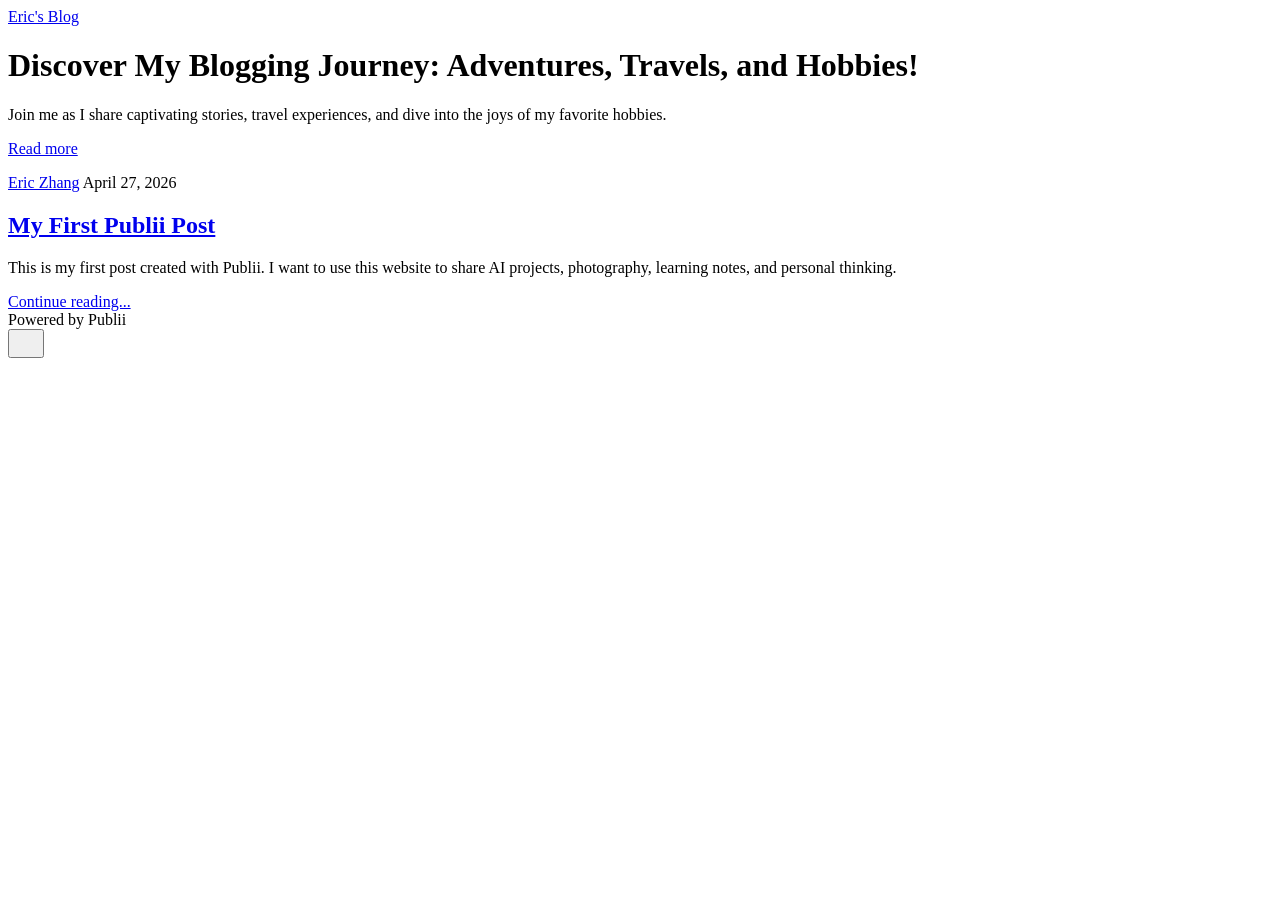
==== index.html @ 9ed4813a "Updated from Publii" ====
<!DOCTYPE html><html lang="en-gb"><head><meta charset="utf-8"><meta http-equiv="X-UA-Compatible" content="IE=edge"><meta name="viewport" content="width=device-width,initial-scale=1"><title>Eric&#x27;s Blog</title><meta name="generator" content="Publii Open-Source CMS for Static Site"><link rel="canonical" href="https://ericzh2024.github.io/publii/"><link rel="alternate" type="application/atom+xml" href="https://ericzh2024.github.io/publii/feed.xml" title="Eric&#x27;s Blog - RSS"><link rel="alternate" type="application/json" href="https://ericzh2024.github.io/publii/feed.json" title="Eric&#x27;s Blog - JSON"><meta property="og:title" content="Eric's Blog"><meta property="og:site_name" content="Eric's Blog"><meta property="og:description" content=""><meta property="og:url" content="https://ericzh2024.github.io/publii/"><meta property="og:type" content="website"><link rel="stylesheet" href="https://ericzh2024.github.io/publii/assets/css/style.css?v=a0ba884548820066dfadd8416036abba"><script type="application/ld+json">{"@context":"http://schema.org","@type":"Organization","name":"Eric's Blog","url":"https://ericzh2024.github.io/publii/"}</script><noscript><style>img[loading] {
                    opacity: 1;
                }</style></noscript></head><body class="home-template"><header class="top js-header"><a class="logo" href="https://ericzh2024.github.io/publii/">Eric&#x27;s Blog</a></header><main><div class="hero hero--noimage"><header class="hero__content"><div class="wrapper"><h1>Discover My Blogging Journey: Adventures, Travels, and Hobbies!</h1><p>Join me as I share captivating stories, travel experiences, and dive into the joys of my favorite hobbies.</p><p><a href="#" class="btn">Read more</a></p></div></header></div><div class="wrapper feed"><article class="feed__item feed__item--centered"><div class="feed__content"><header><div class="feed__meta"><a href="https://ericzh2024.github.io/publii/authors/eric-zhang/" class="feed__author">Eric Zhang</a> <time datetime="2026-04-27T11:50" class="feed__date">April 27, 2026</time></div><h2 class="feed__title"><a href="https://ericzh2024.github.io/publii/my-first-publii-post.html">My First Publii Post</a></h2></header><p>This is my first post created with Publii. I want to use this website to share AI projects, photography, learning notes, and personal thinking.</p><a href="https://ericzh2024.github.io/publii/my-first-publii-post.html" class="readmore feed__readmore">Continue reading...</a></div></article></div></main><footer class="footer"><div class="wrapper"><div class="footer__copyright">Powered by Publii</div><button id="backToTop" class="footer__bttop" aria-label="Back to top" title="Back to top"><svg width="20" height="20"><use xlink:href="https://ericzh2024.github.io/publii/assets/svg/svg-map.svg#toparrow"/></svg></button></div></footer><script defer="defer" src="https://ericzh2024.github.io/publii/assets/js/scripts.min.js?v=dafec4f87fead6718cb125f0b0fc8441"></script><script>window.publiiThemeMenuConfig={mobileMenuMode:'sidebar',animationSpeed:300,submenuWidth: 'auto',doubleClickTime:500,mobileMenuExpandableSubmenus:true,relatedContainerForOverlayMenuSelector:'.top'};</script><script>var images = document.querySelectorAll('img[loading]');
        for (var i = 0; i < images.length; i++) {
            if (images[i].complete) {
                images[i].classList.add('is-loaded');
            } else {
                images[i].addEventListener('load', function () {
                    this.classList.add('is-loaded');
                }, false);
            }
        }</script></body></html>
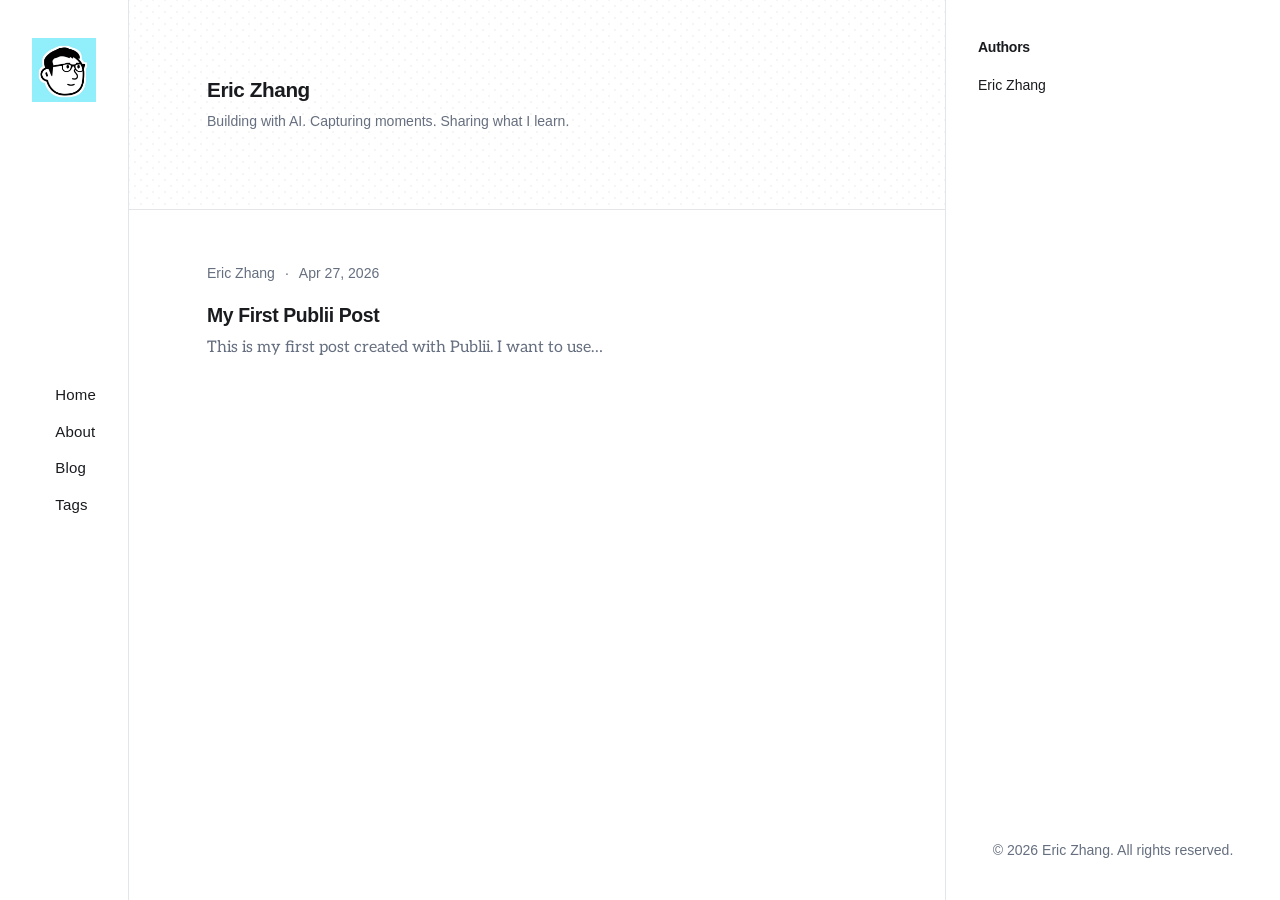
==== commit be27e2b0: "Updated from Publii" ====
--- a/index.html
+++ b/index.html
@@ -1,6 +1,6 @@
-<!DOCTYPE html><html lang="en-gb"><head><meta charset="utf-8"><meta http-equiv="X-UA-Compatible" content="IE=edge"><meta name="viewport" content="width=device-width,initial-scale=1"><title>Eric&#x27;s Blog</title><meta name="generator" content="Publii Open-Source CMS for Static Site"><link rel="canonical" href="https://ericzh2024.github.io/publii/"><link rel="alternate" type="application/atom+xml" href="https://ericzh2024.github.io/publii/feed.xml" title="Eric&#x27;s Blog - RSS"><link rel="alternate" type="application/json" href="https://ericzh2024.github.io/publii/feed.json" title="Eric&#x27;s Blog - JSON"><meta property="og:title" content="Eric's Blog"><meta property="og:site_name" content="Eric's Blog"><meta property="og:description" content=""><meta property="og:url" content="https://ericzh2024.github.io/publii/"><meta property="og:type" content="website"><link rel="stylesheet" href="https://ericzh2024.github.io/publii/assets/css/style.css?v=a0ba884548820066dfadd8416036abba"><script type="application/ld+json">{"@context":"http://schema.org","@type":"Organization","name":"Eric's Blog","url":"https://ericzh2024.github.io/publii/"}</script><noscript><style>img[loading] {
+<!DOCTYPE html><html lang="en-us"><head><meta charset="utf-8"><meta http-equiv="X-UA-Compatible" content="IE=edge"><meta name="viewport" content="width=device-width,initial-scale=1"><title>Eric&#x27;s Blog</title><meta name="generator" content="Publii Open-Source CMS for Static Site"><link rel="canonical" href="https://ericzh2024.github.io/publii/"><link rel="alternate" type="application/atom+xml" href="https://ericzh2024.github.io/publii/feed.xml" title="Eric&#x27;s Blog - RSS"><link rel="alternate" type="application/json" href="https://ericzh2024.github.io/publii/feed.json" title="Eric&#x27;s Blog - JSON"><meta property="og:title" content="Eric's Blog"><meta property="og:image" content="https://ericzh2024.github.io/publii/media/website/Eric_AVATAR01.webp"><meta property="og:image:width" content="500"><meta property="og:image:height" content="500"><meta property="og:site_name" content="Eric's Blog"><meta property="og:description" content=""><meta property="og:url" content="https://ericzh2024.github.io/publii/"><meta property="og:type" content="website"><link rel="stylesheet" href="https://ericzh2024.github.io/publii/assets/css/style.css?v=03638a75c8dd1c4f670deab96db5087d"><script type="application/ld+json">{"@context":"http://schema.org","@type":"Organization","name":"Eric's Blog","logo":"https://ericzh2024.github.io/publii/media/website/Eric_AVATAR01.webp","url":"https://ericzh2024.github.io/publii/"}</script><noscript><style>img[loading] {
                     opacity: 1;
-                }</style></noscript></head><body class="home-template"><header class="top js-header"><a class="logo" href="https://ericzh2024.github.io/publii/">Eric&#x27;s Blog</a></header><main><div class="hero hero--noimage"><header class="hero__content"><div class="wrapper"><h1>Discover My Blogging Journey: Adventures, Travels, and Hobbies!</h1><p>Join me as I share captivating stories, travel experiences, and dive into the joys of my favorite hobbies.</p><p><a href="#" class="btn">Read more</a></p></div></header></div><div class="wrapper feed"><article class="feed__item feed__item--centered"><div class="feed__content"><header><div class="feed__meta"><a href="https://ericzh2024.github.io/publii/authors/eric-zhang/" class="feed__author">Eric Zhang</a> <time datetime="2026-04-27T11:50" class="feed__date">April 27, 2026</time></div><h2 class="feed__title"><a href="https://ericzh2024.github.io/publii/my-first-publii-post.html">My First Publii Post</a></h2></header><p>This is my first post created with Publii. I want to use this website to share AI projects, photography, learning notes, and personal thinking.</p><a href="https://ericzh2024.github.io/publii/my-first-publii-post.html" class="readmore feed__readmore">Continue reading...</a></div></article></div></main><footer class="footer"><div class="wrapper"><div class="footer__copyright">Powered by Publii</div><button id="backToTop" class="footer__bttop" aria-label="Back to top" title="Back to top"><svg width="20" height="20"><use xlink:href="https://ericzh2024.github.io/publii/assets/svg/svg-map.svg#toparrow"/></svg></button></div></footer><script defer="defer" src="https://ericzh2024.github.io/publii/assets/js/scripts.min.js?v=dafec4f87fead6718cb125f0b0fc8441"></script><script>window.publiiThemeMenuConfig={mobileMenuMode:'sidebar',animationSpeed:300,submenuWidth: 'auto',doubleClickTime:500,mobileMenuExpandableSubmenus:true,relatedContainerForOverlayMenuSelector:'.top'};</script><script>var images = document.querySelectorAll('img[loading]');
+                }</style></noscript></head><body class="home-template"><div class="container"><div class="left-bar"><div class="left-bar__inner"><header class="header"><a class="logo" href="https://ericzh2024.github.io/publii/"><img src="https://ericzh2024.github.io/publii/media/website/Eric_AVATAR01.webp" alt="Eric&#x27;s Blog" width="500" height="500"></a><nav class="navbar"><button class="navbar__toggle" aria-label="Menu" aria-haspopup="true" aria-expanded="false"><span class="navbar__toggle__box"><span class="navbar__toggle__inner">Menu</span></span></button><ul class="navbar__menu"><li class="active"><a href="https://ericzh2024.github.io/publii/" target="_self" aria-label="Home"><span>Home</span></a></li><li><a href="https://ericzh2024.github.io/publii/authors/eric-zhang/" target="_self" aria-label="About"><span>About</span></a></li><li><a href="https://ericzh2024.github.io/publii/" target="_self" aria-label="Blog"><span>Blog</span></a></li><li><a href="https://ericzh2024.github.io/publii/tags/" target="_self" aria-label="Tags"><span>Tags</span></a></li></ul></nav><a class="logo logo--atbottom" href="https://ericzh2024.github.io/publii/"><img src="https://ericzh2024.github.io/publii/media/website/Eric_AVATAR01.webp" alt="Eric&#x27;s Blog" width="500" height="500"></a></header></div></div><main class="main"><div class="hero"><div class="main__inner"><h1>Eric Zhang</h1><p>Building with AI. Capturing moments. Sharing what I learn.</p></div></div><div class="main__inner"><article class="c-card"><div class="c-card__meta"><div class="c-card__author"><a href="https://ericzh2024.github.io/publii/authors/eric-zhang/">Eric Zhang</a></div><time datetime="2026-04-27T11:50">Apr 27, 2026</time></div><header class="c-card__header"><h2 class="c-card__title"><a href="https://ericzh2024.github.io/publii/my-first-publii-post.html">My First Publii Post</a></h2><p>This is my first post created with Publii. I want to use&hellip;</p></header></article></div></main><div class="right-bar"><div class="right-bar__inner"><div class="sidebar"><section class="box authors"><h3 class="box__title">Authors</h3><ul class="authors__cotainer"><li class="authors__item"><div><a href="https://ericzh2024.github.io/publii/authors/eric-zhang/" class="authors__title">Eric Zhang</a></div></li></ul></section><div class="box copyright">© 2026 Eric Zhang. All rights reserved.</div></div></div></div></div><script defer="defer" src="https://ericzh2024.github.io/publii/assets/js/scripts.min.js?v=b2d91bcadbf5db401b76eb5bb3092eb7"></script><script>var images = document.querySelectorAll('img[loading]');
         for (var i = 0; i < images.length; i++) {
             if (images[i].complete) {
                 images[i].classList.add('is-loaded');
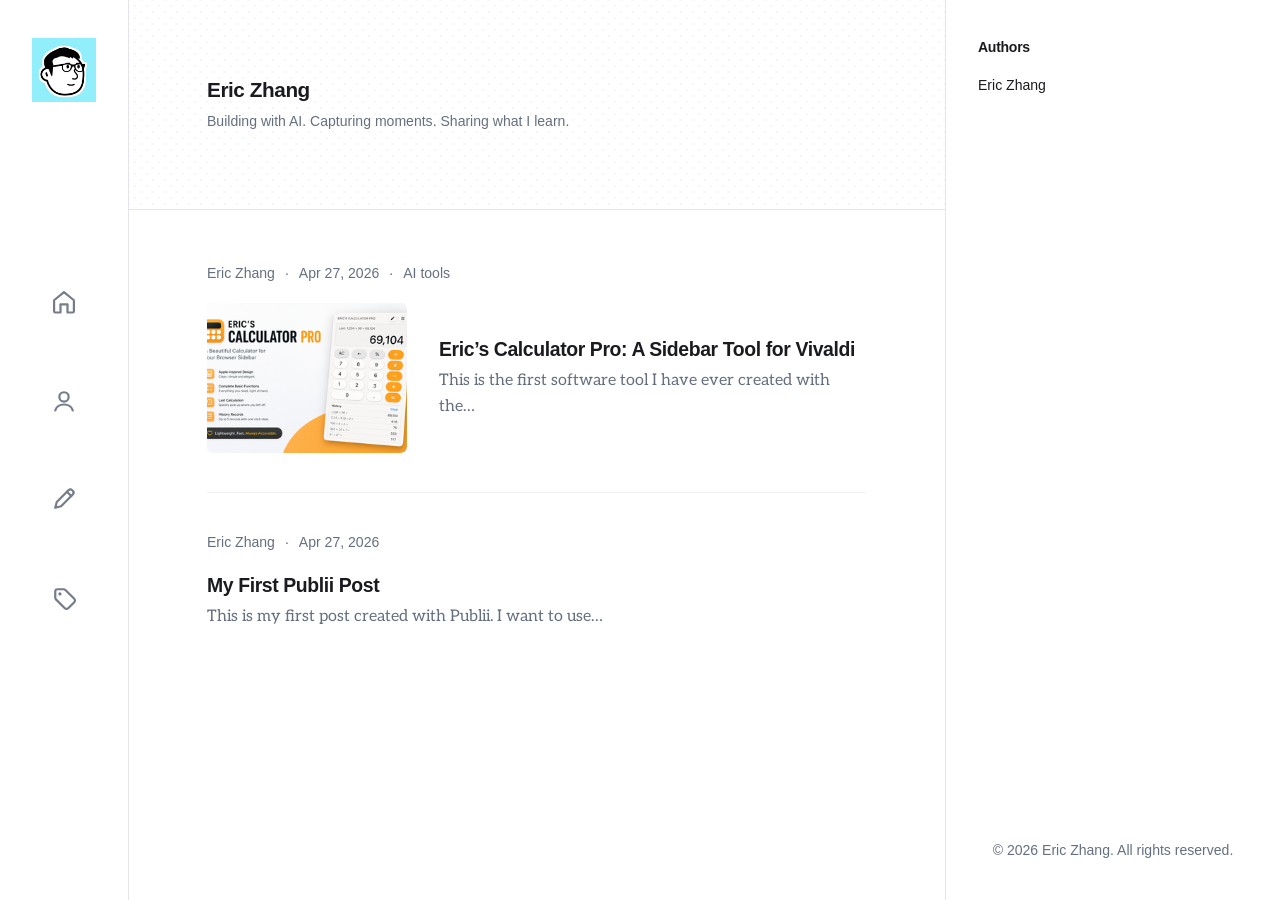
==== commit d629f1d9: "Updated from Publii" ====
--- a/index.html
+++ b/index.html
@@ -1,6 +1,6 @@
-<!DOCTYPE html><html lang="en-us"><head><meta charset="utf-8"><meta http-equiv="X-UA-Compatible" content="IE=edge"><meta name="viewport" content="width=device-width,initial-scale=1"><title>Eric&#x27;s Blog</title><meta name="generator" content="Publii Open-Source CMS for Static Site"><link rel="canonical" href="https://ericzh2024.github.io/publii/"><link rel="alternate" type="application/atom+xml" href="https://ericzh2024.github.io/publii/feed.xml" title="Eric&#x27;s Blog - RSS"><link rel="alternate" type="application/json" href="https://ericzh2024.github.io/publii/feed.json" title="Eric&#x27;s Blog - JSON"><meta property="og:title" content="Eric's Blog"><meta property="og:image" content="https://ericzh2024.github.io/publii/media/website/Eric_AVATAR01.webp"><meta property="og:image:width" content="500"><meta property="og:image:height" content="500"><meta property="og:site_name" content="Eric's Blog"><meta property="og:description" content=""><meta property="og:url" content="https://ericzh2024.github.io/publii/"><meta property="og:type" content="website"><link rel="stylesheet" href="https://ericzh2024.github.io/publii/assets/css/style.css?v=03638a75c8dd1c4f670deab96db5087d"><script type="application/ld+json">{"@context":"http://schema.org","@type":"Organization","name":"Eric's Blog","logo":"https://ericzh2024.github.io/publii/media/website/Eric_AVATAR01.webp","url":"https://ericzh2024.github.io/publii/"}</script><noscript><style>img[loading] {
+<!DOCTYPE html><html lang="en-us"><head><meta charset="utf-8"><meta http-equiv="X-UA-Compatible" content="IE=edge"><meta name="viewport" content="width=device-width,initial-scale=1"><title>Eric&#x27;s Blog</title><meta name="generator" content="Publii Open-Source CMS for Static Site"><link rel="canonical" href="https://ericzh2024.github.io/publii/"><link rel="alternate" type="application/atom+xml" href="https://ericzh2024.github.io/publii/feed.xml" title="Eric&#x27;s Blog - RSS"><link rel="alternate" type="application/json" href="https://ericzh2024.github.io/publii/feed.json" title="Eric&#x27;s Blog - JSON"><meta property="og:title" content="Eric's Blog"><meta property="og:image" content="https://ericzh2024.github.io/publii/media/website/Eric_AVATAR01.webp"><meta property="og:image:width" content="500"><meta property="og:image:height" content="500"><meta property="og:site_name" content="Eric's Blog"><meta property="og:description" content=""><meta property="og:url" content="https://ericzh2024.github.io/publii/"><meta property="og:type" content="website"><link rel="stylesheet" href="https://ericzh2024.github.io/publii/assets/css/style.css?v=9886023e2b2bd7e6f195515eb6405b90"><script type="application/ld+json">{"@context":"http://schema.org","@type":"Organization","name":"Eric's Blog","logo":"https://ericzh2024.github.io/publii/media/website/Eric_AVATAR01.webp","url":"https://ericzh2024.github.io/publii/"}</script><noscript><style>img[loading] {
                     opacity: 1;
-                }</style></noscript></head><body class="home-template"><div class="container"><div class="left-bar"><div class="left-bar__inner"><header class="header"><a class="logo" href="https://ericzh2024.github.io/publii/"><img src="https://ericzh2024.github.io/publii/media/website/Eric_AVATAR01.webp" alt="Eric&#x27;s Blog" width="500" height="500"></a><nav class="navbar"><button class="navbar__toggle" aria-label="Menu" aria-haspopup="true" aria-expanded="false"><span class="navbar__toggle__box"><span class="navbar__toggle__inner">Menu</span></span></button><ul class="navbar__menu"><li class="active"><a href="https://ericzh2024.github.io/publii/" target="_self" aria-label="Home"><span>Home</span></a></li><li><a href="https://ericzh2024.github.io/publii/authors/eric-zhang/" target="_self" aria-label="About"><span>About</span></a></li><li><a href="https://ericzh2024.github.io/publii/" target="_self" aria-label="Blog"><span>Blog</span></a></li><li><a href="https://ericzh2024.github.io/publii/tags/" target="_self" aria-label="Tags"><span>Tags</span></a></li></ul></nav><a class="logo logo--atbottom" href="https://ericzh2024.github.io/publii/"><img src="https://ericzh2024.github.io/publii/media/website/Eric_AVATAR01.webp" alt="Eric&#x27;s Blog" width="500" height="500"></a></header></div></div><main class="main"><div class="hero"><div class="main__inner"><h1>Eric Zhang</h1><p>Building with AI. Capturing moments. Sharing what I learn.</p></div></div><div class="main__inner"><article class="c-card"><div class="c-card__meta"><div class="c-card__author"><a href="https://ericzh2024.github.io/publii/authors/eric-zhang/">Eric Zhang</a></div><time datetime="2026-04-27T11:50">Apr 27, 2026</time></div><header class="c-card__header"><h2 class="c-card__title"><a href="https://ericzh2024.github.io/publii/my-first-publii-post.html">My First Publii Post</a></h2><p>This is my first post created with Publii. I want to use&hellip;</p></header></article></div></main><div class="right-bar"><div class="right-bar__inner"><div class="sidebar"><section class="box authors"><h3 class="box__title">Authors</h3><ul class="authors__cotainer"><li class="authors__item"><div><a href="https://ericzh2024.github.io/publii/authors/eric-zhang/" class="authors__title">Eric Zhang</a></div></li></ul></section><div class="box copyright">© 2026 Eric Zhang. All rights reserved.</div></div></div></div></div><script defer="defer" src="https://ericzh2024.github.io/publii/assets/js/scripts.min.js?v=b2d91bcadbf5db401b76eb5bb3092eb7"></script><script>var images = document.querySelectorAll('img[loading]');
+                }</style></noscript></head><body class="home-template"><div class="container"><div class="left-bar"><div class="left-bar__inner"><header class="header"><a class="logo" href="https://ericzh2024.github.io/publii/"><img src="https://ericzh2024.github.io/publii/media/website/Eric_AVATAR01.webp" alt="Eric&#x27;s Blog" width="500" height="500"></a><nav class="navbar"><button class="navbar__toggle" aria-label="Menu" aria-haspopup="true" aria-expanded="false"><span class="navbar__toggle__box"><span class="navbar__toggle__inner">Menu</span></span></button><ul class="navbar__menu"><li class="active"><a href="https://ericzh2024.github.io/publii/" target="_self" aria-label="Home"><span>Home</span></a></li><li><a href="https://ericzh2024.github.io/publii/authors/eric-zhang/" target="_self" aria-label="About"><span>About</span></a></li><li><a href="https://ericzh2024.github.io/publii/" target="_self" aria-label="Blog"><span>Blog</span></a></li><li><a href="https://ericzh2024.github.io/publii/tags/" target="_self" aria-label="Tags"><span>Tags</span></a></li></ul></nav><a class="logo logo--atbottom" href="https://ericzh2024.github.io/publii/"><img src="https://ericzh2024.github.io/publii/media/website/Eric_AVATAR01.webp" alt="Eric&#x27;s Blog" width="500" height="500"></a></header></div></div><main class="main"><div class="hero"><div class="main__inner"><h1>Eric Zhang</h1><p>Building with AI. Capturing moments. Sharing what I learn.</p></div></div><div class="main__inner"><article class="c-card"><div class="c-card__meta"><div class="c-card__author"><a href="https://ericzh2024.github.io/publii/authors/eric-zhang/">Eric Zhang</a></div><time datetime="2026-04-27T16:04">Apr 27, 2026 </time><a href="https://ericzh2024.github.io/publii/tags/ai-tools/" class="c-card-tag">AI tools</a></div><a href="https://ericzh2024.github.io/publii/erics-calculator-pro-a-sidebar-tool-for-vivaldi.html" class="c-card__image"><img src="https://ericzh2024.github.io/publii/media/posts/2/erics-calculator.png" srcset="https://ericzh2024.github.io/publii/media/posts/2/responsive/erics-calculator-xs.png 320w, https://ericzh2024.github.io/publii/media/posts/2/responsive/erics-calculator-sm.png 480w" sizes="(min-width: 700px) 200px, (min-width: 480px) 160px, calc(100vw - 50px)" loading="lazy" height="1024" width="1536" alt="eric&#x27;s Calculator Pro"></a><header class="c-card__header"><h2 class="c-card__title"><a href="https://ericzh2024.github.io/publii/erics-calculator-pro-a-sidebar-tool-for-vivaldi.html">Eric’s Calculator Pro: A Sidebar Tool for Vivaldi</a></h2><p>This is the first software tool I have ever created with the&hellip;</p></header></article><article class="c-card"><div class="c-card__meta"><div class="c-card__author"><a href="https://ericzh2024.github.io/publii/authors/eric-zhang/">Eric Zhang</a></div><time datetime="2026-04-27T11:50">Apr 27, 2026</time></div><header class="c-card__header"><h2 class="c-card__title"><a href="https://ericzh2024.github.io/publii/my-first-publii-post.html">My First Publii Post</a></h2><p>This is my first post created with Publii. I want to use&hellip;</p></header></article></div></main><div class="right-bar"><div class="right-bar__inner"><div class="sidebar"><section class="box authors"><h3 class="box__title">Authors</h3><ul class="authors__cotainer"><li class="authors__item"><div><a href="https://ericzh2024.github.io/publii/authors/eric-zhang/" class="authors__title">Eric Zhang</a></div></li></ul></section><div class="box copyright">© 2026 Eric Zhang. All rights reserved.</div></div></div></div></div><script defer="defer" src="https://ericzh2024.github.io/publii/assets/js/scripts.min.js?v=b2d91bcadbf5db401b76eb5bb3092eb7"></script><script>var images = document.querySelectorAll('img[loading]');
         for (var i = 0; i < images.length; i++) {
             if (images[i].complete) {
                 images[i].classList.add('is-loaded');
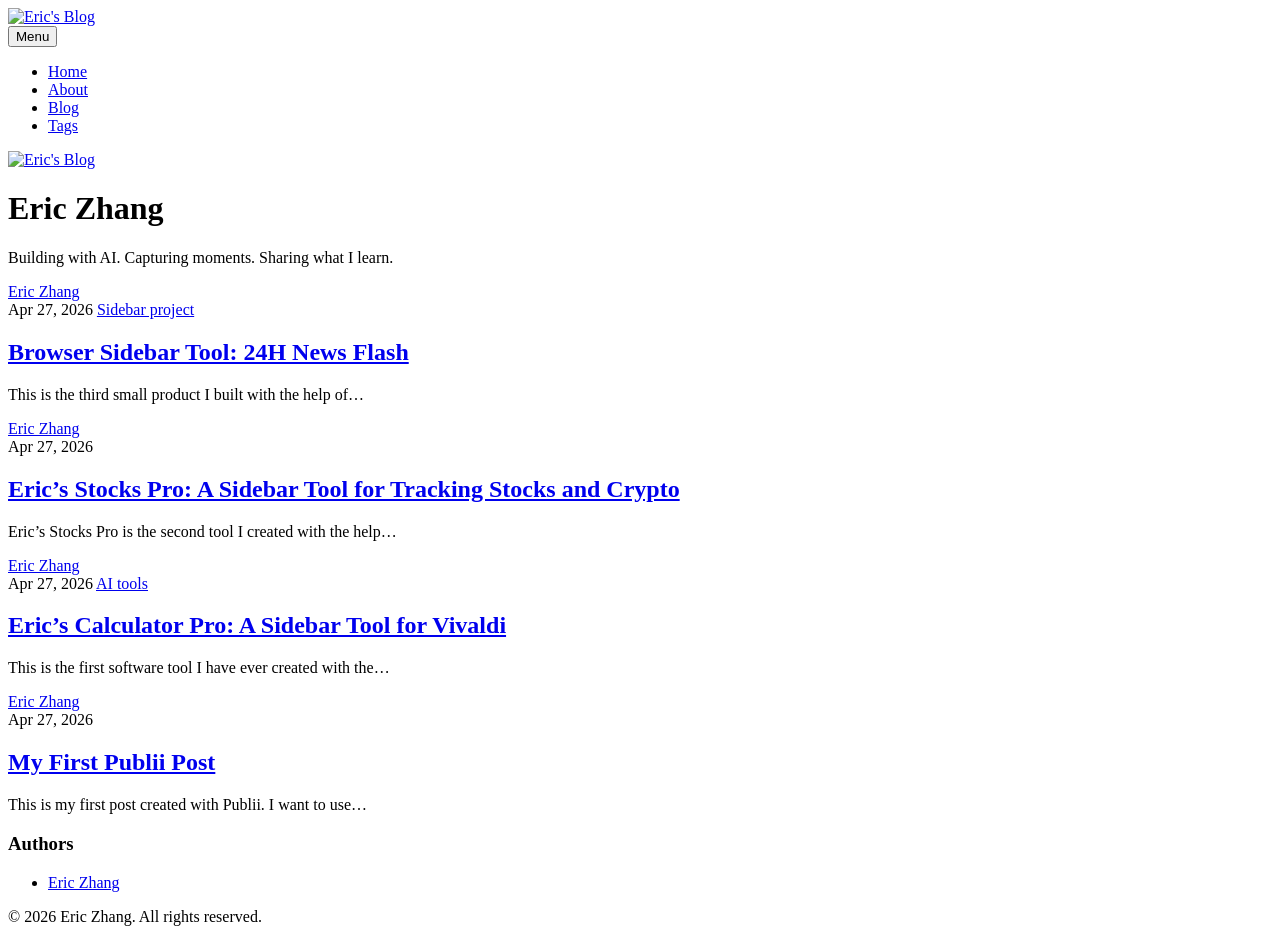
==== commit 59688f88: "Updated from Publii" ====
--- a/index.html
+++ b/index.html
@@ -1,6 +1,6 @@
-<!DOCTYPE html><html lang="en-us"><head><meta charset="utf-8"><meta http-equiv="X-UA-Compatible" content="IE=edge"><meta name="viewport" content="width=device-width,initial-scale=1"><title>Eric&#x27;s Blog</title><meta name="generator" content="Publii Open-Source CMS for Static Site"><link rel="canonical" href="https://ericzh2024.github.io/publii/"><link rel="alternate" type="application/atom+xml" href="https://ericzh2024.github.io/publii/feed.xml" title="Eric&#x27;s Blog - RSS"><link rel="alternate" type="application/json" href="https://ericzh2024.github.io/publii/feed.json" title="Eric&#x27;s Blog - JSON"><meta property="og:title" content="Eric's Blog"><meta property="og:image" content="https://ericzh2024.github.io/publii/media/website/Eric_AVATAR01.webp"><meta property="og:image:width" content="500"><meta property="og:image:height" content="500"><meta property="og:site_name" content="Eric's Blog"><meta property="og:description" content=""><meta property="og:url" content="https://ericzh2024.github.io/publii/"><meta property="og:type" content="website"><link rel="stylesheet" href="https://ericzh2024.github.io/publii/assets/css/style.css?v=9886023e2b2bd7e6f195515eb6405b90"><script type="application/ld+json">{"@context":"http://schema.org","@type":"Organization","name":"Eric's Blog","logo":"https://ericzh2024.github.io/publii/media/website/Eric_AVATAR01.webp","url":"https://ericzh2024.github.io/publii/"}</script><noscript><style>img[loading] {
+<!DOCTYPE html><html lang="en-us"><head><meta charset="utf-8"><meta http-equiv="X-UA-Compatible" content="IE=edge"><meta name="viewport" content="width=device-width,initial-scale=1"><title>Eric&#x27;s Blog</title><meta name="generator" content="Publii Open-Source CMS for Static Site"><link rel="canonical" href="https://zhangeric.com/"><link rel="alternate" type="application/atom+xml" href="https://zhangeric.com/feed.xml" title="Eric&#x27;s Blog - RSS"><link rel="alternate" type="application/json" href="https://zhangeric.com/feed.json" title="Eric&#x27;s Blog - JSON"><meta property="og:title" content="Eric's Blog"><meta property="og:image" content="https://zhangeric.com/media/website/Eric_AVATAR01.webp"><meta property="og:image:width" content="500"><meta property="og:image:height" content="500"><meta property="og:site_name" content="Eric's Blog"><meta property="og:description" content=""><meta property="og:url" content="https://zhangeric.com/"><meta property="og:type" content="website"><link rel="stylesheet" href="https://zhangeric.com/assets/css/style.css?v=9886023e2b2bd7e6f195515eb6405b90"><script type="application/ld+json">{"@context":"http://schema.org","@type":"Organization","name":"Eric's Blog","logo":"https://zhangeric.com/media/website/Eric_AVATAR01.webp","url":"https://zhangeric.com/"}</script><noscript><style>img[loading] {
                     opacity: 1;
-                }</style></noscript></head><body class="home-template"><div class="container"><div class="left-bar"><div class="left-bar__inner"><header class="header"><a class="logo" href="https://ericzh2024.github.io/publii/"><img src="https://ericzh2024.github.io/publii/media/website/Eric_AVATAR01.webp" alt="Eric&#x27;s Blog" width="500" height="500"></a><nav class="navbar"><button class="navbar__toggle" aria-label="Menu" aria-haspopup="true" aria-expanded="false"><span class="navbar__toggle__box"><span class="navbar__toggle__inner">Menu</span></span></button><ul class="navbar__menu"><li class="active"><a href="https://ericzh2024.github.io/publii/" target="_self" aria-label="Home"><span>Home</span></a></li><li><a href="https://ericzh2024.github.io/publii/authors/eric-zhang/" target="_self" aria-label="About"><span>About</span></a></li><li><a href="https://ericzh2024.github.io/publii/" target="_self" aria-label="Blog"><span>Blog</span></a></li><li><a href="https://ericzh2024.github.io/publii/tags/" target="_self" aria-label="Tags"><span>Tags</span></a></li></ul></nav><a class="logo logo--atbottom" href="https://ericzh2024.github.io/publii/"><img src="https://ericzh2024.github.io/publii/media/website/Eric_AVATAR01.webp" alt="Eric&#x27;s Blog" width="500" height="500"></a></header></div></div><main class="main"><div class="hero"><div class="main__inner"><h1>Eric Zhang</h1><p>Building with AI. Capturing moments. Sharing what I learn.</p></div></div><div class="main__inner"><article class="c-card"><div class="c-card__meta"><div class="c-card__author"><a href="https://ericzh2024.github.io/publii/authors/eric-zhang/">Eric Zhang</a></div><time datetime="2026-04-27T16:04">Apr 27, 2026 </time><a href="https://ericzh2024.github.io/publii/tags/ai-tools/" class="c-card-tag">AI tools</a></div><a href="https://ericzh2024.github.io/publii/erics-calculator-pro-a-sidebar-tool-for-vivaldi.html" class="c-card__image"><img src="https://ericzh2024.github.io/publii/media/posts/2/erics-calculator.png" srcset="https://ericzh2024.github.io/publii/media/posts/2/responsive/erics-calculator-xs.png 320w, https://ericzh2024.github.io/publii/media/posts/2/responsive/erics-calculator-sm.png 480w" sizes="(min-width: 700px) 200px, (min-width: 480px) 160px, calc(100vw - 50px)" loading="lazy" height="1024" width="1536" alt="eric&#x27;s Calculator Pro"></a><header class="c-card__header"><h2 class="c-card__title"><a href="https://ericzh2024.github.io/publii/erics-calculator-pro-a-sidebar-tool-for-vivaldi.html">Eric’s Calculator Pro: A Sidebar Tool for Vivaldi</a></h2><p>This is the first software tool I have ever created with the&hellip;</p></header></article><article class="c-card"><div class="c-card__meta"><div class="c-card__author"><a href="https://ericzh2024.github.io/publii/authors/eric-zhang/">Eric Zhang</a></div><time datetime="2026-04-27T11:50">Apr 27, 2026</time></div><header class="c-card__header"><h2 class="c-card__title"><a href="https://ericzh2024.github.io/publii/my-first-publii-post.html">My First Publii Post</a></h2><p>This is my first post created with Publii. I want to use&hellip;</p></header></article></div></main><div class="right-bar"><div class="right-bar__inner"><div class="sidebar"><section class="box authors"><h3 class="box__title">Authors</h3><ul class="authors__cotainer"><li class="authors__item"><div><a href="https://ericzh2024.github.io/publii/authors/eric-zhang/" class="authors__title">Eric Zhang</a></div></li></ul></section><div class="box copyright">© 2026 Eric Zhang. All rights reserved.</div></div></div></div></div><script defer="defer" src="https://ericzh2024.github.io/publii/assets/js/scripts.min.js?v=b2d91bcadbf5db401b76eb5bb3092eb7"></script><script>var images = document.querySelectorAll('img[loading]');
+                }</style></noscript></head><body class="home-template"><div class="container"><div class="left-bar"><div class="left-bar__inner"><header class="header"><a class="logo" href="https://zhangeric.com/"><img src="https://zhangeric.com/media/website/Eric_AVATAR01.webp" alt="Eric&#x27;s Blog" width="500" height="500"></a><nav class="navbar"><button class="navbar__toggle" aria-label="Menu" aria-haspopup="true" aria-expanded="false"><span class="navbar__toggle__box"><span class="navbar__toggle__inner">Menu</span></span></button><ul class="navbar__menu"><li class="active"><a href="https://zhangeric.com/" target="_self" aria-label="Home"><span>Home</span></a></li><li><a href="https://zhangeric.com/authors/eric-zhang/" target="_self" aria-label="About"><span>About</span></a></li><li><a href="https://zhangeric.com/" target="_self" aria-label="Blog"><span>Blog</span></a></li><li><a href="https://zhangeric.com/tags/" target="_self" aria-label="Tags"><span>Tags</span></a></li></ul></nav><a class="logo logo--atbottom" href="https://zhangeric.com/"><img src="https://zhangeric.com/media/website/Eric_AVATAR01.webp" alt="Eric&#x27;s Blog" width="500" height="500"></a></header></div></div><main class="main"><div class="hero"><div class="main__inner"><h1>Eric Zhang</h1><p>Building with AI. Capturing moments. Sharing what I learn.</p></div></div><div class="main__inner"><article class="c-card"><div class="c-card__meta"><div class="c-card__author"><a href="https://zhangeric.com/authors/eric-zhang/">Eric Zhang</a></div><time datetime="2026-04-27T20:51">Apr 27, 2026 </time><a href="https://zhangeric.com/tags/sidebar-project/" class="c-card-tag">Sidebar project</a></div><header class="c-card__header"><h2 class="c-card__title"><a href="https://zhangeric.com/browser-sidebar-tool-24h-news-flash.html">Browser Sidebar Tool: 24H News Flash</a></h2><p>This is the third small product I built with the help of&hellip;</p></header></article><article class="c-card"><div class="c-card__meta"><div class="c-card__author"><a href="https://zhangeric.com/authors/eric-zhang/">Eric Zhang</a></div><time datetime="2026-04-27T20:27">Apr 27, 2026</time></div><header class="c-card__header"><h2 class="c-card__title"><a href="https://zhangeric.com/erics-stocks-pro-a-sidebar-tool-for-tracking-stocks-and-crypto.html">Eric’s Stocks Pro: A Sidebar Tool for Tracking Stocks and Crypto</a></h2><p>Eric’s Stocks Pro is the second tool I created with the help&hellip;</p></header></article><article class="c-card"><div class="c-card__meta"><div class="c-card__author"><a href="https://zhangeric.com/authors/eric-zhang/">Eric Zhang</a></div><time datetime="2026-04-27T16:04">Apr 27, 2026 </time><a href="https://zhangeric.com/tags/ai-tools/" class="c-card-tag">AI tools</a></div><header class="c-card__header"><h2 class="c-card__title"><a href="https://zhangeric.com/erics-calculator-pro-a-sidebar-tool-for-vivaldi.html">Eric’s Calculator Pro: A Sidebar Tool for Vivaldi</a></h2><p>This is the first software tool I have ever created with the&hellip;</p></header></article><article class="c-card"><div class="c-card__meta"><div class="c-card__author"><a href="https://zhangeric.com/authors/eric-zhang/">Eric Zhang</a></div><time datetime="2026-04-27T11:50">Apr 27, 2026</time></div><header class="c-card__header"><h2 class="c-card__title"><a href="https://zhangeric.com/my-first-publii-post.html">My First Publii Post</a></h2><p>This is my first post created with Publii. I want to use&hellip;</p></header></article></div></main><div class="right-bar"><div class="right-bar__inner"><div class="sidebar"><section class="box authors"><h3 class="box__title">Authors</h3><ul class="authors__cotainer"><li class="authors__item"><div><a href="https://zhangeric.com/authors/eric-zhang/" class="authors__title">Eric Zhang</a></div></li></ul></section><div class="box copyright">© 2026 Eric Zhang. All rights reserved.</div></div></div></div></div><script defer="defer" src="https://zhangeric.com/assets/js/scripts.min.js?v=b2d91bcadbf5db401b76eb5bb3092eb7"></script><script>var images = document.querySelectorAll('img[loading]');
         for (var i = 0; i < images.length; i++) {
             if (images[i].complete) {
                 images[i].classList.add('is-loaded');
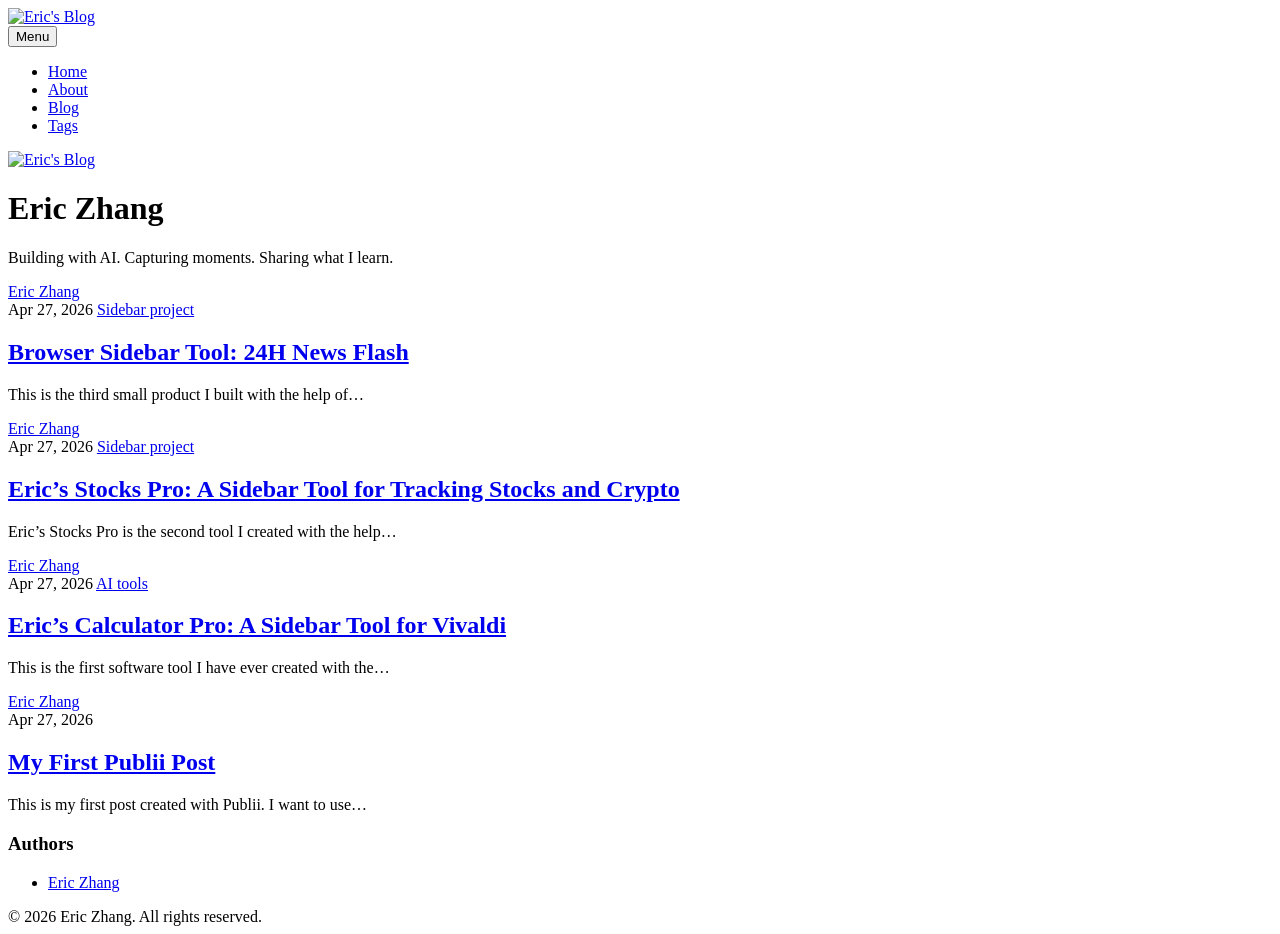
==== commit 4dc51fad: "Updated from Publii" ====
--- a/index.html
+++ b/index.html
@@ -1,6 +1,6 @@
 <!DOCTYPE html><html lang="en-us"><head><meta charset="utf-8"><meta http-equiv="X-UA-Compatible" content="IE=edge"><meta name="viewport" content="width=device-width,initial-scale=1"><title>Eric&#x27;s Blog</title><meta name="generator" content="Publii Open-Source CMS for Static Site"><link rel="canonical" href="https://zhangeric.com/"><link rel="alternate" type="application/atom+xml" href="https://zhangeric.com/feed.xml" title="Eric&#x27;s Blog - RSS"><link rel="alternate" type="application/json" href="https://zhangeric.com/feed.json" title="Eric&#x27;s Blog - JSON"><meta property="og:title" content="Eric's Blog"><meta property="og:image" content="https://zhangeric.com/media/website/Eric_AVATAR01.webp"><meta property="og:image:width" content="500"><meta property="og:image:height" content="500"><meta property="og:site_name" content="Eric's Blog"><meta property="og:description" content=""><meta property="og:url" content="https://zhangeric.com/"><meta property="og:type" content="website"><link rel="stylesheet" href="https://zhangeric.com/assets/css/style.css?v=9886023e2b2bd7e6f195515eb6405b90"><script type="application/ld+json">{"@context":"http://schema.org","@type":"Organization","name":"Eric's Blog","logo":"https://zhangeric.com/media/website/Eric_AVATAR01.webp","url":"https://zhangeric.com/"}</script><noscript><style>img[loading] {
                     opacity: 1;
-                }</style></noscript></head><body class="home-template"><div class="container"><div class="left-bar"><div class="left-bar__inner"><header class="header"><a class="logo" href="https://zhangeric.com/"><img src="https://zhangeric.com/media/website/Eric_AVATAR01.webp" alt="Eric&#x27;s Blog" width="500" height="500"></a><nav class="navbar"><button class="navbar__toggle" aria-label="Menu" aria-haspopup="true" aria-expanded="false"><span class="navbar__toggle__box"><span class="navbar__toggle__inner">Menu</span></span></button><ul class="navbar__menu"><li class="active"><a href="https://zhangeric.com/" target="_self" aria-label="Home"><span>Home</span></a></li><li><a href="https://zhangeric.com/authors/eric-zhang/" target="_self" aria-label="About"><span>About</span></a></li><li><a href="https://zhangeric.com/" target="_self" aria-label="Blog"><span>Blog</span></a></li><li><a href="https://zhangeric.com/tags/" target="_self" aria-label="Tags"><span>Tags</span></a></li></ul></nav><a class="logo logo--atbottom" href="https://zhangeric.com/"><img src="https://zhangeric.com/media/website/Eric_AVATAR01.webp" alt="Eric&#x27;s Blog" width="500" height="500"></a></header></div></div><main class="main"><div class="hero"><div class="main__inner"><h1>Eric Zhang</h1><p>Building with AI. Capturing moments. Sharing what I learn.</p></div></div><div class="main__inner"><article class="c-card"><div class="c-card__meta"><div class="c-card__author"><a href="https://zhangeric.com/authors/eric-zhang/">Eric Zhang</a></div><time datetime="2026-04-27T20:51">Apr 27, 2026 </time><a href="https://zhangeric.com/tags/sidebar-project/" class="c-card-tag">Sidebar project</a></div><header class="c-card__header"><h2 class="c-card__title"><a href="https://zhangeric.com/browser-sidebar-tool-24h-news-flash.html">Browser Sidebar Tool: 24H News Flash</a></h2><p>This is the third small product I built with the help of&hellip;</p></header></article><article class="c-card"><div class="c-card__meta"><div class="c-card__author"><a href="https://zhangeric.com/authors/eric-zhang/">Eric Zhang</a></div><time datetime="2026-04-27T20:27">Apr 27, 2026</time></div><header class="c-card__header"><h2 class="c-card__title"><a href="https://zhangeric.com/erics-stocks-pro-a-sidebar-tool-for-tracking-stocks-and-crypto.html">Eric’s Stocks Pro: A Sidebar Tool for Tracking Stocks and Crypto</a></h2><p>Eric’s Stocks Pro is the second tool I created with the help&hellip;</p></header></article><article class="c-card"><div class="c-card__meta"><div class="c-card__author"><a href="https://zhangeric.com/authors/eric-zhang/">Eric Zhang</a></div><time datetime="2026-04-27T16:04">Apr 27, 2026 </time><a href="https://zhangeric.com/tags/ai-tools/" class="c-card-tag">AI tools</a></div><header class="c-card__header"><h2 class="c-card__title"><a href="https://zhangeric.com/erics-calculator-pro-a-sidebar-tool-for-vivaldi.html">Eric’s Calculator Pro: A Sidebar Tool for Vivaldi</a></h2><p>This is the first software tool I have ever created with the&hellip;</p></header></article><article class="c-card"><div class="c-card__meta"><div class="c-card__author"><a href="https://zhangeric.com/authors/eric-zhang/">Eric Zhang</a></div><time datetime="2026-04-27T11:50">Apr 27, 2026</time></div><header class="c-card__header"><h2 class="c-card__title"><a href="https://zhangeric.com/my-first-publii-post.html">My First Publii Post</a></h2><p>This is my first post created with Publii. I want to use&hellip;</p></header></article></div></main><div class="right-bar"><div class="right-bar__inner"><div class="sidebar"><section class="box authors"><h3 class="box__title">Authors</h3><ul class="authors__cotainer"><li class="authors__item"><div><a href="https://zhangeric.com/authors/eric-zhang/" class="authors__title">Eric Zhang</a></div></li></ul></section><div class="box copyright">© 2026 Eric Zhang. All rights reserved.</div></div></div></div></div><script defer="defer" src="https://zhangeric.com/assets/js/scripts.min.js?v=b2d91bcadbf5db401b76eb5bb3092eb7"></script><script>var images = document.querySelectorAll('img[loading]');
+                }</style></noscript></head><body class="home-template"><div class="container"><div class="left-bar"><div class="left-bar__inner"><header class="header"><a class="logo" href="https://zhangeric.com/"><img src="https://zhangeric.com/media/website/Eric_AVATAR01.webp" alt="Eric&#x27;s Blog" width="500" height="500"></a><nav class="navbar"><button class="navbar__toggle" aria-label="Menu" aria-haspopup="true" aria-expanded="false"><span class="navbar__toggle__box"><span class="navbar__toggle__inner">Menu</span></span></button><ul class="navbar__menu"><li class="active"><a href="https://zhangeric.com/" target="_self" aria-label="Home"><span>Home</span></a></li><li><a href="https://zhangeric.com/authors/eric-zhang/" target="_self" aria-label="About"><span>About</span></a></li><li><a href="https://zhangeric.com/" target="_self" aria-label="Blog"><span>Blog</span></a></li><li><a href="https://zhangeric.com/tags/" target="_self" aria-label="Tags"><span>Tags</span></a></li></ul></nav><a class="logo logo--atbottom" href="https://zhangeric.com/"><img src="https://zhangeric.com/media/website/Eric_AVATAR01.webp" alt="Eric&#x27;s Blog" width="500" height="500"></a></header></div></div><main class="main"><div class="hero"><div class="main__inner"><h1>Eric Zhang</h1><p>Building with AI. Capturing moments. Sharing what I learn.</p></div></div><div class="main__inner"><article class="c-card"><div class="c-card__meta"><div class="c-card__author"><a href="https://zhangeric.com/authors/eric-zhang/">Eric Zhang</a></div><time datetime="2026-04-27T20:51">Apr 27, 2026 </time><a href="https://zhangeric.com/tags/sidebar-project/" class="c-card-tag">Sidebar project</a></div><header class="c-card__header"><h2 class="c-card__title"><a href="https://zhangeric.com/browser-sidebar-tool-24h-news-flash.html">Browser Sidebar Tool: 24H News Flash</a></h2><p>This is the third small product I built with the help of&hellip;</p></header></article><article class="c-card"><div class="c-card__meta"><div class="c-card__author"><a href="https://zhangeric.com/authors/eric-zhang/">Eric Zhang</a></div><time datetime="2026-04-27T20:27">Apr 27, 2026 </time><a href="https://zhangeric.com/tags/sidebar-project/" class="c-card-tag">Sidebar project</a></div><header class="c-card__header"><h2 class="c-card__title"><a href="https://zhangeric.com/erics-stocks-pro-a-sidebar-tool-for-tracking-stocks-and-crypto.html">Eric’s Stocks Pro: A Sidebar Tool for Tracking Stocks and Crypto</a></h2><p>Eric’s Stocks Pro is the second tool I created with the help&hellip;</p></header></article><article class="c-card"><div class="c-card__meta"><div class="c-card__author"><a href="https://zhangeric.com/authors/eric-zhang/">Eric Zhang</a></div><time datetime="2026-04-27T16:04">Apr 27, 2026 </time><a href="https://zhangeric.com/tags/ai-tools/" class="c-card-tag">AI tools</a></div><header class="c-card__header"><h2 class="c-card__title"><a href="https://zhangeric.com/erics-calculator-pro-a-sidebar-tool-for-vivaldi.html">Eric’s Calculator Pro: A Sidebar Tool for Vivaldi</a></h2><p>This is the first software tool I have ever created with the&hellip;</p></header></article><article class="c-card"><div class="c-card__meta"><div class="c-card__author"><a href="https://zhangeric.com/authors/eric-zhang/">Eric Zhang</a></div><time datetime="2026-04-27T11:50">Apr 27, 2026</time></div><header class="c-card__header"><h2 class="c-card__title"><a href="https://zhangeric.com/my-first-publii-post.html">My First Publii Post</a></h2><p>This is my first post created with Publii. I want to use&hellip;</p></header></article></div></main><div class="right-bar"><div class="right-bar__inner"><div class="sidebar"><section class="box authors"><h3 class="box__title">Authors</h3><ul class="authors__cotainer"><li class="authors__item"><div><a href="https://zhangeric.com/authors/eric-zhang/" class="authors__title">Eric Zhang</a></div></li></ul></section><div class="box copyright">© 2026 Eric Zhang. All rights reserved.</div></div></div></div></div><script defer="defer" src="https://zhangeric.com/assets/js/scripts.min.js?v=b2d91bcadbf5db401b76eb5bb3092eb7"></script><script>var images = document.querySelectorAll('img[loading]');
         for (var i = 0; i < images.length; i++) {
             if (images[i].complete) {
                 images[i].classList.add('is-loaded');
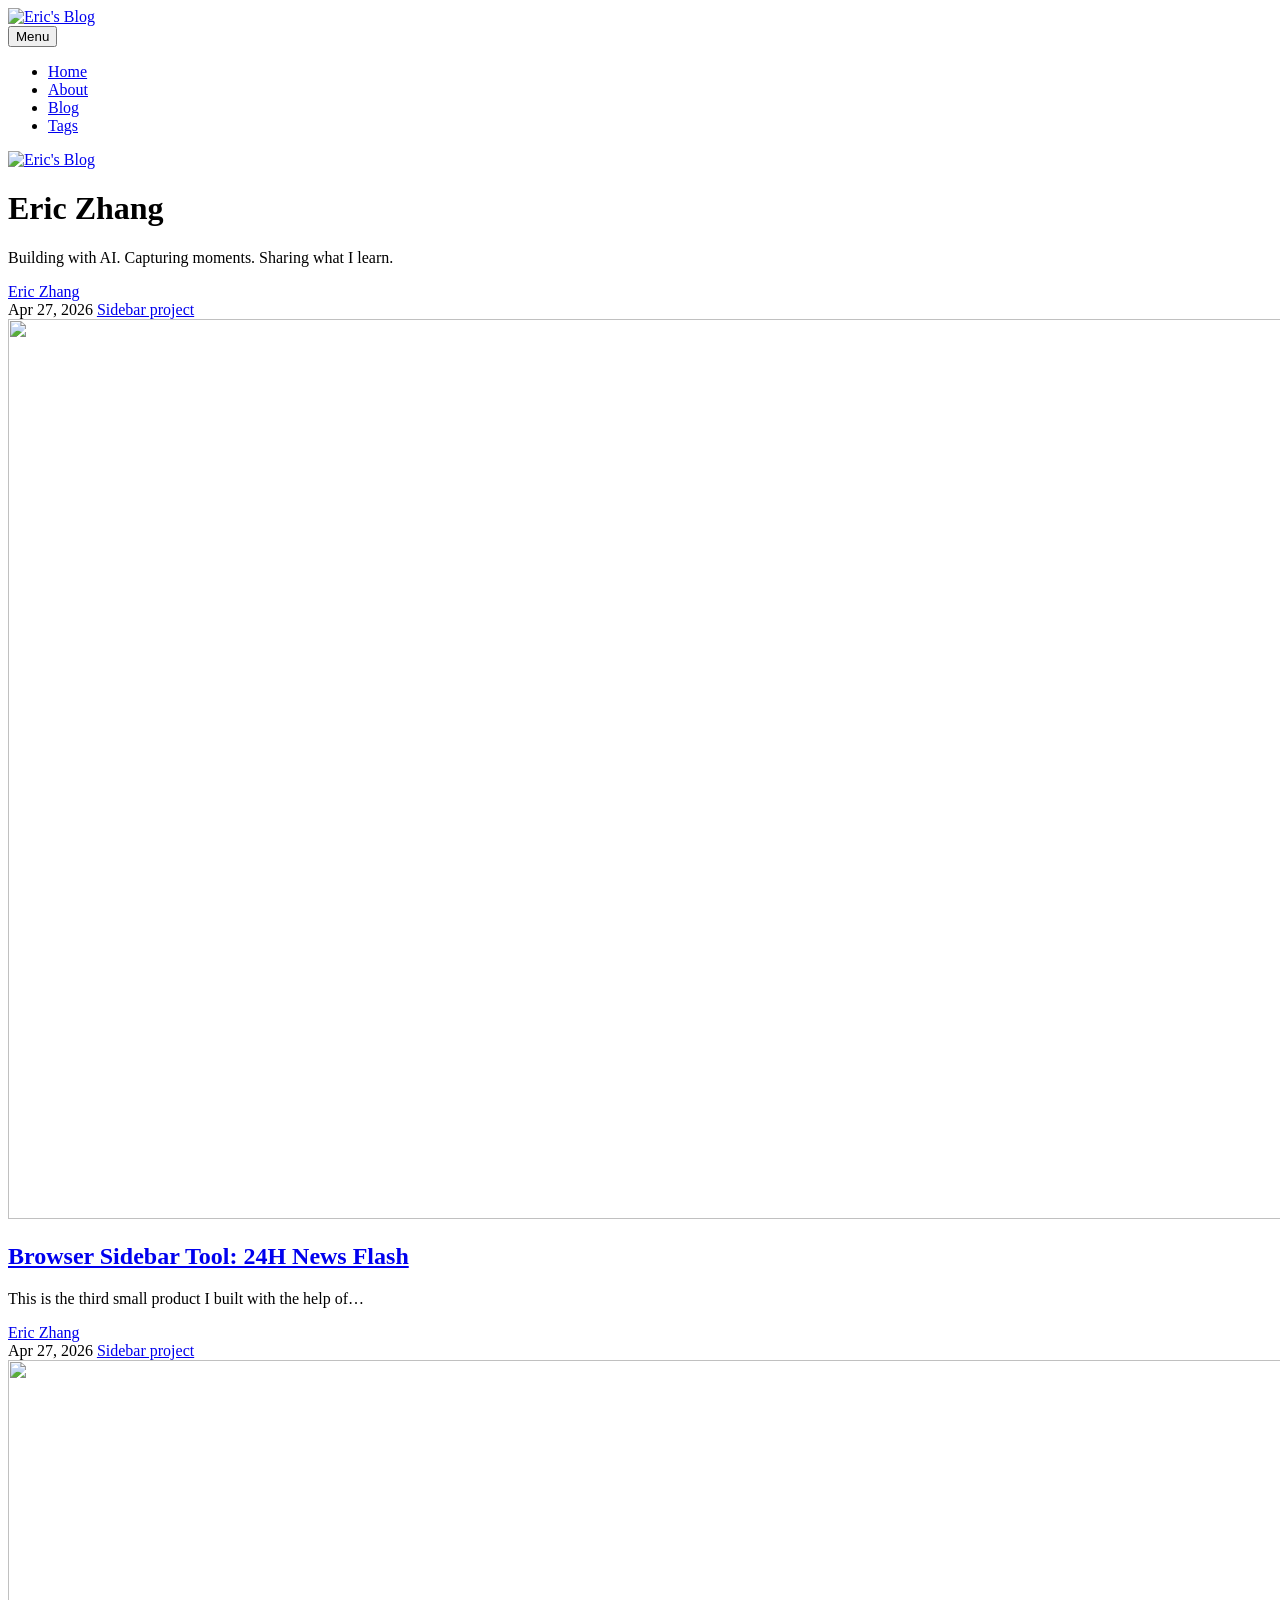
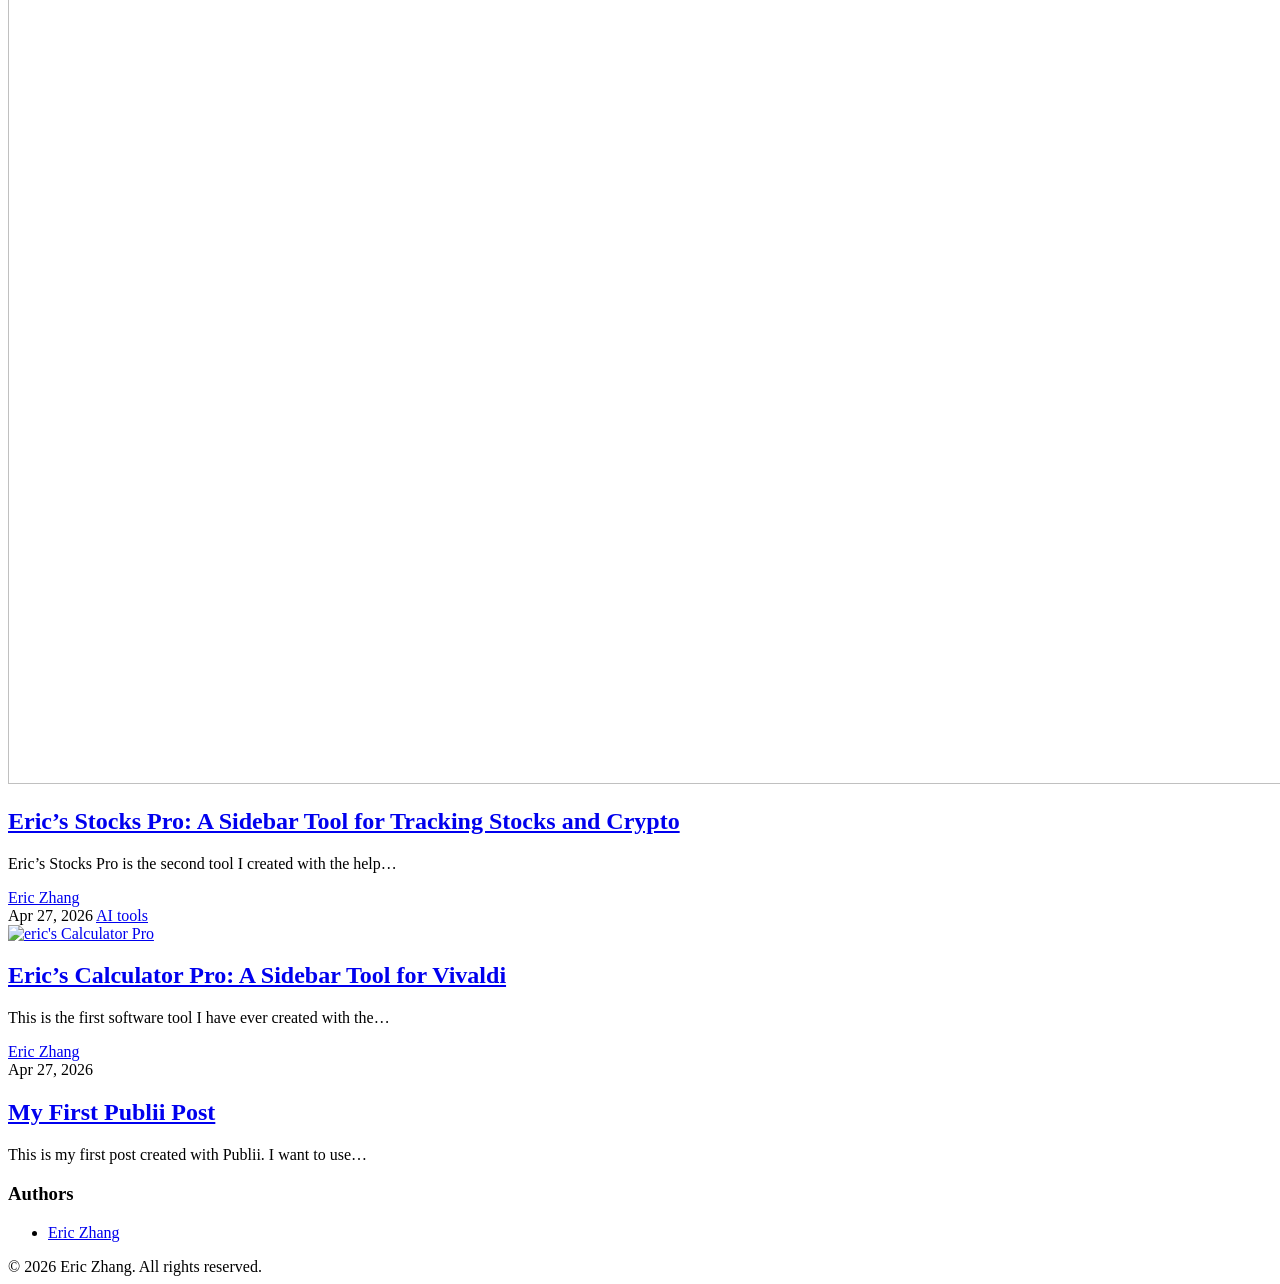
==== commit 8dce97c5: "Updated from Publii" ====
--- a/index.html
+++ b/index.html
@@ -1,6 +1,6 @@
 <!DOCTYPE html><html lang="en-us"><head><meta charset="utf-8"><meta http-equiv="X-UA-Compatible" content="IE=edge"><meta name="viewport" content="width=device-width,initial-scale=1"><title>Eric&#x27;s Blog</title><meta name="generator" content="Publii Open-Source CMS for Static Site"><link rel="canonical" href="https://zhangeric.com/"><link rel="alternate" type="application/atom+xml" href="https://zhangeric.com/feed.xml" title="Eric&#x27;s Blog - RSS"><link rel="alternate" type="application/json" href="https://zhangeric.com/feed.json" title="Eric&#x27;s Blog - JSON"><meta property="og:title" content="Eric's Blog"><meta property="og:image" content="https://zhangeric.com/media/website/Eric_AVATAR01.webp"><meta property="og:image:width" content="500"><meta property="og:image:height" content="500"><meta property="og:site_name" content="Eric's Blog"><meta property="og:description" content=""><meta property="og:url" content="https://zhangeric.com/"><meta property="og:type" content="website"><link rel="stylesheet" href="https://zhangeric.com/assets/css/style.css?v=9886023e2b2bd7e6f195515eb6405b90"><script type="application/ld+json">{"@context":"http://schema.org","@type":"Organization","name":"Eric's Blog","logo":"https://zhangeric.com/media/website/Eric_AVATAR01.webp","url":"https://zhangeric.com/"}</script><noscript><style>img[loading] {
                     opacity: 1;
-                }</style></noscript></head><body class="home-template"><div class="container"><div class="left-bar"><div class="left-bar__inner"><header class="header"><a class="logo" href="https://zhangeric.com/"><img src="https://zhangeric.com/media/website/Eric_AVATAR01.webp" alt="Eric&#x27;s Blog" width="500" height="500"></a><nav class="navbar"><button class="navbar__toggle" aria-label="Menu" aria-haspopup="true" aria-expanded="false"><span class="navbar__toggle__box"><span class="navbar__toggle__inner">Menu</span></span></button><ul class="navbar__menu"><li class="active"><a href="https://zhangeric.com/" target="_self" aria-label="Home"><span>Home</span></a></li><li><a href="https://zhangeric.com/authors/eric-zhang/" target="_self" aria-label="About"><span>About</span></a></li><li><a href="https://zhangeric.com/" target="_self" aria-label="Blog"><span>Blog</span></a></li><li><a href="https://zhangeric.com/tags/" target="_self" aria-label="Tags"><span>Tags</span></a></li></ul></nav><a class="logo logo--atbottom" href="https://zhangeric.com/"><img src="https://zhangeric.com/media/website/Eric_AVATAR01.webp" alt="Eric&#x27;s Blog" width="500" height="500"></a></header></div></div><main class="main"><div class="hero"><div class="main__inner"><h1>Eric Zhang</h1><p>Building with AI. Capturing moments. Sharing what I learn.</p></div></div><div class="main__inner"><article class="c-card"><div class="c-card__meta"><div class="c-card__author"><a href="https://zhangeric.com/authors/eric-zhang/">Eric Zhang</a></div><time datetime="2026-04-27T20:51">Apr 27, 2026 </time><a href="https://zhangeric.com/tags/sidebar-project/" class="c-card-tag">Sidebar project</a></div><header class="c-card__header"><h2 class="c-card__title"><a href="https://zhangeric.com/browser-sidebar-tool-24h-news-flash.html">Browser Sidebar Tool: 24H News Flash</a></h2><p>This is the third small product I built with the help of&hellip;</p></header></article><article class="c-card"><div class="c-card__meta"><div class="c-card__author"><a href="https://zhangeric.com/authors/eric-zhang/">Eric Zhang</a></div><time datetime="2026-04-27T20:27">Apr 27, 2026 </time><a href="https://zhangeric.com/tags/sidebar-project/" class="c-card-tag">Sidebar project</a></div><header class="c-card__header"><h2 class="c-card__title"><a href="https://zhangeric.com/erics-stocks-pro-a-sidebar-tool-for-tracking-stocks-and-crypto.html">Eric’s Stocks Pro: A Sidebar Tool for Tracking Stocks and Crypto</a></h2><p>Eric’s Stocks Pro is the second tool I created with the help&hellip;</p></header></article><article class="c-card"><div class="c-card__meta"><div class="c-card__author"><a href="https://zhangeric.com/authors/eric-zhang/">Eric Zhang</a></div><time datetime="2026-04-27T16:04">Apr 27, 2026 </time><a href="https://zhangeric.com/tags/ai-tools/" class="c-card-tag">AI tools</a></div><header class="c-card__header"><h2 class="c-card__title"><a href="https://zhangeric.com/erics-calculator-pro-a-sidebar-tool-for-vivaldi.html">Eric’s Calculator Pro: A Sidebar Tool for Vivaldi</a></h2><p>This is the first software tool I have ever created with the&hellip;</p></header></article><article class="c-card"><div class="c-card__meta"><div class="c-card__author"><a href="https://zhangeric.com/authors/eric-zhang/">Eric Zhang</a></div><time datetime="2026-04-27T11:50">Apr 27, 2026</time></div><header class="c-card__header"><h2 class="c-card__title"><a href="https://zhangeric.com/my-first-publii-post.html">My First Publii Post</a></h2><p>This is my first post created with Publii. I want to use&hellip;</p></header></article></div></main><div class="right-bar"><div class="right-bar__inner"><div class="sidebar"><section class="box authors"><h3 class="box__title">Authors</h3><ul class="authors__cotainer"><li class="authors__item"><div><a href="https://zhangeric.com/authors/eric-zhang/" class="authors__title">Eric Zhang</a></div></li></ul></section><div class="box copyright">© 2026 Eric Zhang. All rights reserved.</div></div></div></div></div><script defer="defer" src="https://zhangeric.com/assets/js/scripts.min.js?v=b2d91bcadbf5db401b76eb5bb3092eb7"></script><script>var images = document.querySelectorAll('img[loading]');
+                }</style></noscript></head><body class="home-template"><div class="container"><div class="left-bar"><div class="left-bar__inner"><header class="header"><a class="logo" href="https://zhangeric.com/"><img src="https://zhangeric.com/media/website/Eric_AVATAR01.webp" alt="Eric&#x27;s Blog" width="500" height="500"></a><nav class="navbar"><button class="navbar__toggle" aria-label="Menu" aria-haspopup="true" aria-expanded="false"><span class="navbar__toggle__box"><span class="navbar__toggle__inner">Menu</span></span></button><ul class="navbar__menu"><li class="active"><a href="https://zhangeric.com/" target="_self" aria-label="Home"><span>Home</span></a></li><li><a href="https://zhangeric.com/authors/eric-zhang/" target="_self" aria-label="About"><span>About</span></a></li><li><a href="https://zhangeric.com/" target="_self" aria-label="Blog"><span>Blog</span></a></li><li><a href="https://zhangeric.com/tags/" target="_self" aria-label="Tags"><span>Tags</span></a></li></ul></nav><a class="logo logo--atbottom" href="https://zhangeric.com/"><img src="https://zhangeric.com/media/website/Eric_AVATAR01.webp" alt="Eric&#x27;s Blog" width="500" height="500"></a></header></div></div><main class="main"><div class="hero"><div class="main__inner"><h1>Eric Zhang</h1><p>Building with AI. Capturing moments. Sharing what I learn.</p></div></div><div class="main__inner"><article class="c-card"><div class="c-card__meta"><div class="c-card__author"><a href="https://zhangeric.com/authors/eric-zhang/">Eric Zhang</a></div><time datetime="2026-04-27T20:51">Apr 27, 2026 </time><a href="https://zhangeric.com/tags/sidebar-project/" class="c-card-tag">Sidebar project</a></div><a href="https://zhangeric.com/browser-sidebar-tool-24h-news-flash.html" class="c-card__image"><img src="https://zhangeric.com/media/posts/4/cover-24h-news-flash-2.webp" srcset="https://zhangeric.com/media/posts/4/responsive/cover-24h-news-flash-2-xs.webp 320w, https://zhangeric.com/media/posts/4/responsive/cover-24h-news-flash-2-sm.webp 480w" sizes="(min-width: 700px) 200px, (min-width: 480px) 160px, calc(100vw - 50px)" loading="lazy" height="900" width="1600" alt=""></a><header class="c-card__header"><h2 class="c-card__title"><a href="https://zhangeric.com/browser-sidebar-tool-24h-news-flash.html">Browser Sidebar Tool: 24H News Flash</a></h2><p>This is the third small product I built with the help of&hellip;</p></header></article><article class="c-card"><div class="c-card__meta"><div class="c-card__author"><a href="https://zhangeric.com/authors/eric-zhang/">Eric Zhang</a></div><time datetime="2026-04-27T20:27">Apr 27, 2026 </time><a href="https://zhangeric.com/tags/sidebar-project/" class="c-card-tag">Sidebar project</a></div><a href="https://zhangeric.com/erics-stocks-pro-a-sidebar-tool-for-tracking-stocks-and-crypto.html" class="c-card__image"><img src="https://zhangeric.com/media/posts/3/24h-news-brief-pic-2.png" srcset="https://zhangeric.com/media/posts/3/responsive/24h-news-brief-pic-2-xs.png 320w, https://zhangeric.com/media/posts/3/responsive/24h-news-brief-pic-2-sm.png 480w" sizes="(min-width: 700px) 200px, (min-width: 480px) 160px, calc(100vw - 50px)" loading="lazy" height="1024" width="1536" alt=""></a><header class="c-card__header"><h2 class="c-card__title"><a href="https://zhangeric.com/erics-stocks-pro-a-sidebar-tool-for-tracking-stocks-and-crypto.html">Eric’s Stocks Pro: A Sidebar Tool for Tracking Stocks and Crypto</a></h2><p>Eric’s Stocks Pro is the second tool I created with the help&hellip;</p></header></article><article class="c-card"><div class="c-card__meta"><div class="c-card__author"><a href="https://zhangeric.com/authors/eric-zhang/">Eric Zhang</a></div><time datetime="2026-04-27T16:04">Apr 27, 2026 </time><a href="https://zhangeric.com/tags/ai-tools/" class="c-card-tag">AI tools</a></div><a href="https://zhangeric.com/erics-calculator-pro-a-sidebar-tool-for-vivaldi.html" class="c-card__image"><img src="https://zhangeric.com/media/posts/2/erics-calculator.png" srcset="https://zhangeric.com/media/posts/2/responsive/erics-calculator-xs.png 320w, https://zhangeric.com/media/posts/2/responsive/erics-calculator-sm.png 480w" sizes="(min-width: 700px) 200px, (min-width: 480px) 160px, calc(100vw - 50px)" loading="lazy" height="1024" width="1536" alt="eric&#x27;s Calculator Pro"></a><header class="c-card__header"><h2 class="c-card__title"><a href="https://zhangeric.com/erics-calculator-pro-a-sidebar-tool-for-vivaldi.html">Eric’s Calculator Pro: A Sidebar Tool for Vivaldi</a></h2><p>This is the first software tool I have ever created with the&hellip;</p></header></article><article class="c-card"><div class="c-card__meta"><div class="c-card__author"><a href="https://zhangeric.com/authors/eric-zhang/">Eric Zhang</a></div><time datetime="2026-04-27T11:50">Apr 27, 2026</time></div><header class="c-card__header"><h2 class="c-card__title"><a href="https://zhangeric.com/my-first-publii-post.html">My First Publii Post</a></h2><p>This is my first post created with Publii. I want to use&hellip;</p></header></article></div></main><div class="right-bar"><div class="right-bar__inner"><div class="sidebar"><section class="box authors"><h3 class="box__title">Authors</h3><ul class="authors__cotainer"><li class="authors__item"><div><a href="https://zhangeric.com/authors/eric-zhang/" class="authors__title">Eric Zhang</a></div></li></ul></section><div class="box copyright">© 2026 Eric Zhang. All rights reserved.</div></div></div></div></div><script defer="defer" src="https://zhangeric.com/assets/js/scripts.min.js?v=b2d91bcadbf5db401b76eb5bb3092eb7"></script><script>var images = document.querySelectorAll('img[loading]');
         for (var i = 0; i < images.length; i++) {
             if (images[i].complete) {
                 images[i].classList.add('is-loaded');
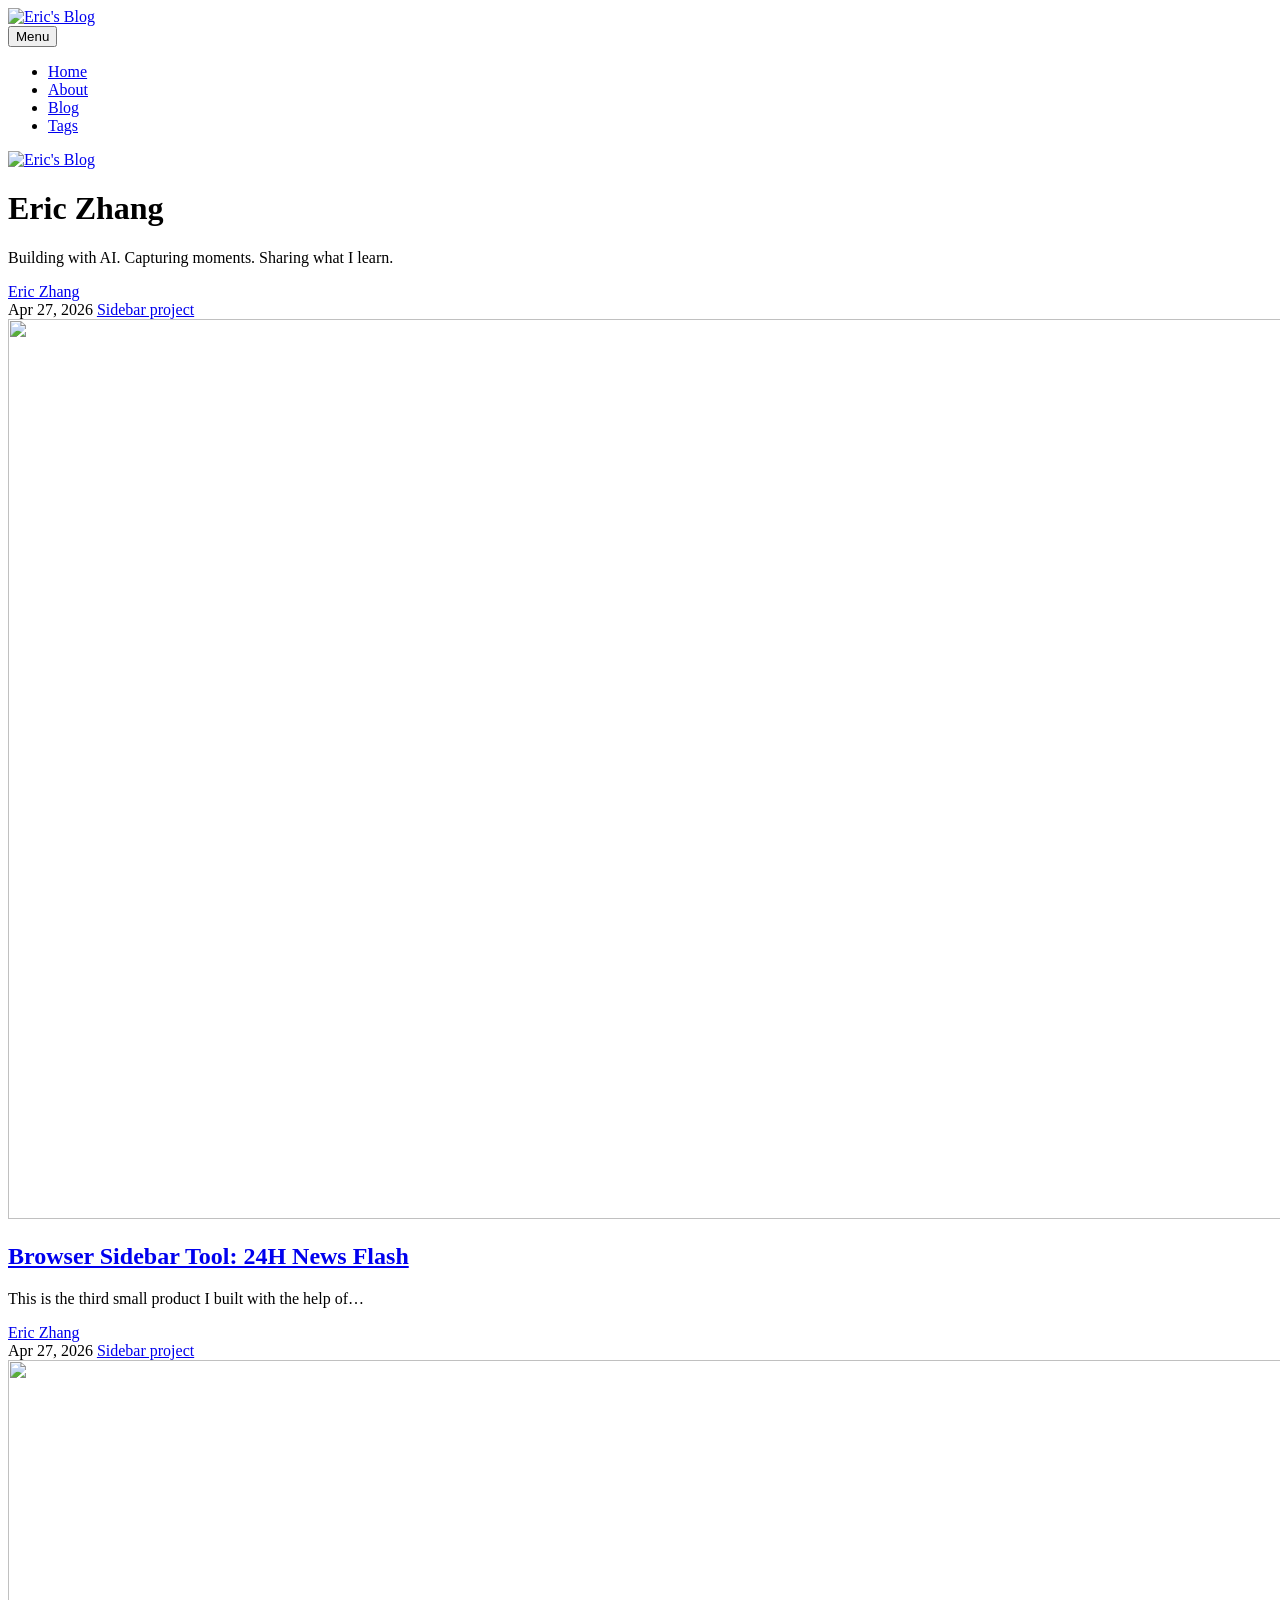
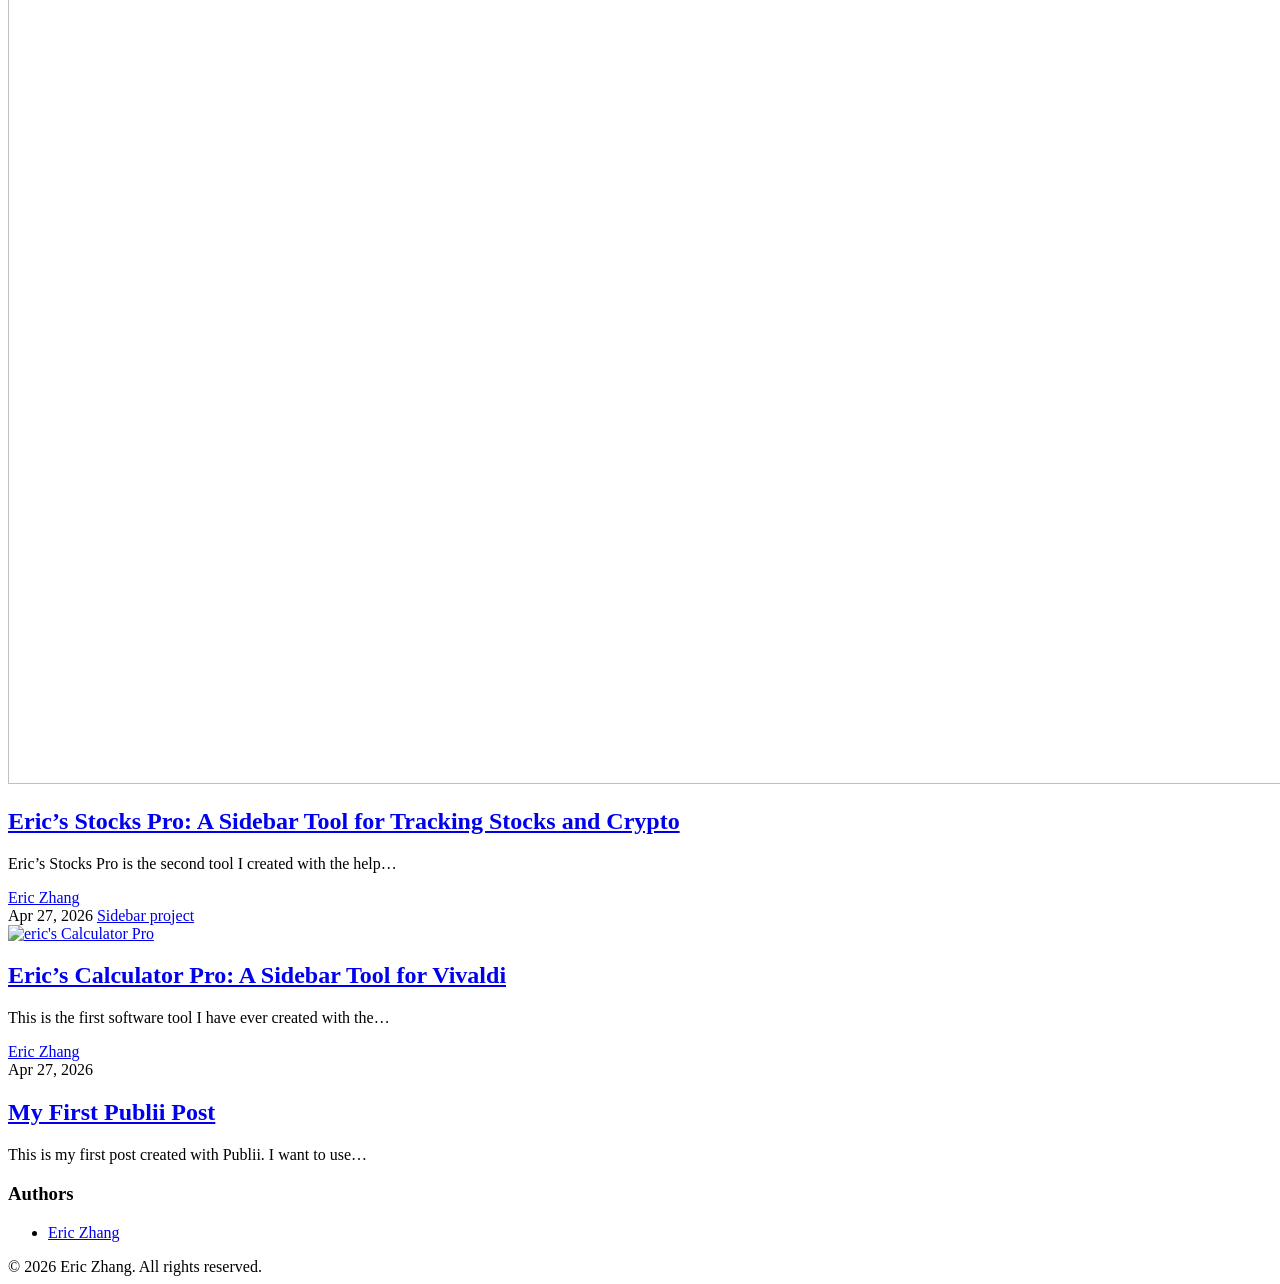
==== commit 2d0213ad: "Updated from Publii" ====
--- a/index.html
+++ b/index.html
@@ -1,6 +1,6 @@
 <!DOCTYPE html><html lang="en-us"><head><meta charset="utf-8"><meta http-equiv="X-UA-Compatible" content="IE=edge"><meta name="viewport" content="width=device-width,initial-scale=1"><title>Eric&#x27;s Blog</title><meta name="generator" content="Publii Open-Source CMS for Static Site"><link rel="canonical" href="https://zhangeric.com/"><link rel="alternate" type="application/atom+xml" href="https://zhangeric.com/feed.xml" title="Eric&#x27;s Blog - RSS"><link rel="alternate" type="application/json" href="https://zhangeric.com/feed.json" title="Eric&#x27;s Blog - JSON"><meta property="og:title" content="Eric's Blog"><meta property="og:image" content="https://zhangeric.com/media/website/Eric_AVATAR01.webp"><meta property="og:image:width" content="500"><meta property="og:image:height" content="500"><meta property="og:site_name" content="Eric's Blog"><meta property="og:description" content=""><meta property="og:url" content="https://zhangeric.com/"><meta property="og:type" content="website"><link rel="stylesheet" href="https://zhangeric.com/assets/css/style.css?v=9886023e2b2bd7e6f195515eb6405b90"><script type="application/ld+json">{"@context":"http://schema.org","@type":"Organization","name":"Eric's Blog","logo":"https://zhangeric.com/media/website/Eric_AVATAR01.webp","url":"https://zhangeric.com/"}</script><noscript><style>img[loading] {
                     opacity: 1;
-                }</style></noscript></head><body class="home-template"><div class="container"><div class="left-bar"><div class="left-bar__inner"><header class="header"><a class="logo" href="https://zhangeric.com/"><img src="https://zhangeric.com/media/website/Eric_AVATAR01.webp" alt="Eric&#x27;s Blog" width="500" height="500"></a><nav class="navbar"><button class="navbar__toggle" aria-label="Menu" aria-haspopup="true" aria-expanded="false"><span class="navbar__toggle__box"><span class="navbar__toggle__inner">Menu</span></span></button><ul class="navbar__menu"><li class="active"><a href="https://zhangeric.com/" target="_self" aria-label="Home"><span>Home</span></a></li><li><a href="https://zhangeric.com/authors/eric-zhang/" target="_self" aria-label="About"><span>About</span></a></li><li><a href="https://zhangeric.com/" target="_self" aria-label="Blog"><span>Blog</span></a></li><li><a href="https://zhangeric.com/tags/" target="_self" aria-label="Tags"><span>Tags</span></a></li></ul></nav><a class="logo logo--atbottom" href="https://zhangeric.com/"><img src="https://zhangeric.com/media/website/Eric_AVATAR01.webp" alt="Eric&#x27;s Blog" width="500" height="500"></a></header></div></div><main class="main"><div class="hero"><div class="main__inner"><h1>Eric Zhang</h1><p>Building with AI. Capturing moments. Sharing what I learn.</p></div></div><div class="main__inner"><article class="c-card"><div class="c-card__meta"><div class="c-card__author"><a href="https://zhangeric.com/authors/eric-zhang/">Eric Zhang</a></div><time datetime="2026-04-27T20:51">Apr 27, 2026 </time><a href="https://zhangeric.com/tags/sidebar-project/" class="c-card-tag">Sidebar project</a></div><a href="https://zhangeric.com/browser-sidebar-tool-24h-news-flash.html" class="c-card__image"><img src="https://zhangeric.com/media/posts/4/cover-24h-news-flash-2.webp" srcset="https://zhangeric.com/media/posts/4/responsive/cover-24h-news-flash-2-xs.webp 320w, https://zhangeric.com/media/posts/4/responsive/cover-24h-news-flash-2-sm.webp 480w" sizes="(min-width: 700px) 200px, (min-width: 480px) 160px, calc(100vw - 50px)" loading="lazy" height="900" width="1600" alt=""></a><header class="c-card__header"><h2 class="c-card__title"><a href="https://zhangeric.com/browser-sidebar-tool-24h-news-flash.html">Browser Sidebar Tool: 24H News Flash</a></h2><p>This is the third small product I built with the help of&hellip;</p></header></article><article class="c-card"><div class="c-card__meta"><div class="c-card__author"><a href="https://zhangeric.com/authors/eric-zhang/">Eric Zhang</a></div><time datetime="2026-04-27T20:27">Apr 27, 2026 </time><a href="https://zhangeric.com/tags/sidebar-project/" class="c-card-tag">Sidebar project</a></div><a href="https://zhangeric.com/erics-stocks-pro-a-sidebar-tool-for-tracking-stocks-and-crypto.html" class="c-card__image"><img src="https://zhangeric.com/media/posts/3/24h-news-brief-pic-2.png" srcset="https://zhangeric.com/media/posts/3/responsive/24h-news-brief-pic-2-xs.png 320w, https://zhangeric.com/media/posts/3/responsive/24h-news-brief-pic-2-sm.png 480w" sizes="(min-width: 700px) 200px, (min-width: 480px) 160px, calc(100vw - 50px)" loading="lazy" height="1024" width="1536" alt=""></a><header class="c-card__header"><h2 class="c-card__title"><a href="https://zhangeric.com/erics-stocks-pro-a-sidebar-tool-for-tracking-stocks-and-crypto.html">Eric’s Stocks Pro: A Sidebar Tool for Tracking Stocks and Crypto</a></h2><p>Eric’s Stocks Pro is the second tool I created with the help&hellip;</p></header></article><article class="c-card"><div class="c-card__meta"><div class="c-card__author"><a href="https://zhangeric.com/authors/eric-zhang/">Eric Zhang</a></div><time datetime="2026-04-27T16:04">Apr 27, 2026 </time><a href="https://zhangeric.com/tags/ai-tools/" class="c-card-tag">AI tools</a></div><a href="https://zhangeric.com/erics-calculator-pro-a-sidebar-tool-for-vivaldi.html" class="c-card__image"><img src="https://zhangeric.com/media/posts/2/erics-calculator.png" srcset="https://zhangeric.com/media/posts/2/responsive/erics-calculator-xs.png 320w, https://zhangeric.com/media/posts/2/responsive/erics-calculator-sm.png 480w" sizes="(min-width: 700px) 200px, (min-width: 480px) 160px, calc(100vw - 50px)" loading="lazy" height="1024" width="1536" alt="eric&#x27;s Calculator Pro"></a><header class="c-card__header"><h2 class="c-card__title"><a href="https://zhangeric.com/erics-calculator-pro-a-sidebar-tool-for-vivaldi.html">Eric’s Calculator Pro: A Sidebar Tool for Vivaldi</a></h2><p>This is the first software tool I have ever created with the&hellip;</p></header></article><article class="c-card"><div class="c-card__meta"><div class="c-card__author"><a href="https://zhangeric.com/authors/eric-zhang/">Eric Zhang</a></div><time datetime="2026-04-27T11:50">Apr 27, 2026</time></div><header class="c-card__header"><h2 class="c-card__title"><a href="https://zhangeric.com/my-first-publii-post.html">My First Publii Post</a></h2><p>This is my first post created with Publii. I want to use&hellip;</p></header></article></div></main><div class="right-bar"><div class="right-bar__inner"><div class="sidebar"><section class="box authors"><h3 class="box__title">Authors</h3><ul class="authors__cotainer"><li class="authors__item"><div><a href="https://zhangeric.com/authors/eric-zhang/" class="authors__title">Eric Zhang</a></div></li></ul></section><div class="box copyright">© 2026 Eric Zhang. All rights reserved.</div></div></div></div></div><script defer="defer" src="https://zhangeric.com/assets/js/scripts.min.js?v=b2d91bcadbf5db401b76eb5bb3092eb7"></script><script>var images = document.querySelectorAll('img[loading]');
+                }</style></noscript></head><body class="home-template"><div class="container"><div class="left-bar"><div class="left-bar__inner"><header class="header"><a class="logo" href="https://zhangeric.com/"><img src="https://zhangeric.com/media/website/Eric_AVATAR01.webp" alt="Eric&#x27;s Blog" width="500" height="500"></a><nav class="navbar"><button class="navbar__toggle" aria-label="Menu" aria-haspopup="true" aria-expanded="false"><span class="navbar__toggle__box"><span class="navbar__toggle__inner">Menu</span></span></button><ul class="navbar__menu"><li class="active"><a href="https://zhangeric.com/" target="_self" aria-label="Home"><span>Home</span></a></li><li><a href="https://zhangeric.com/authors/eric-zhang/" target="_self" aria-label="About"><span>About</span></a></li><li><a href="https://zhangeric.com/" target="_self" aria-label="Blog"><span>Blog</span></a></li><li><a href="https://zhangeric.com/tags/" target="_self" aria-label="Tags"><span>Tags</span></a></li></ul></nav><a class="logo logo--atbottom" href="https://zhangeric.com/"><img src="https://zhangeric.com/media/website/Eric_AVATAR01.webp" alt="Eric&#x27;s Blog" width="500" height="500"></a></header></div></div><main class="main"><div class="hero"><div class="main__inner"><h1>Eric Zhang</h1><p>Building with AI. Capturing moments. Sharing what I learn.</p></div></div><div class="main__inner"><article class="c-card"><div class="c-card__meta"><div class="c-card__author"><a href="https://zhangeric.com/authors/eric-zhang/">Eric Zhang</a></div><time datetime="2026-04-27T20:51">Apr 27, 2026 </time><a href="https://zhangeric.com/tags/sidebar-project/" class="c-card-tag">Sidebar project</a></div><a href="https://zhangeric.com/browser-sidebar-tool-24h-news-flash.html" class="c-card__image"><img src="https://zhangeric.com/media/posts/4/cover-24h-news-flash-2.webp" srcset="https://zhangeric.com/media/posts/4/responsive/cover-24h-news-flash-2-xs.webp 320w, https://zhangeric.com/media/posts/4/responsive/cover-24h-news-flash-2-sm.webp 480w" sizes="(min-width: 700px) 200px, (min-width: 480px) 160px, calc(100vw - 50px)" loading="lazy" height="900" width="1600" alt=""></a><header class="c-card__header"><h2 class="c-card__title"><a href="https://zhangeric.com/browser-sidebar-tool-24h-news-flash.html">Browser Sidebar Tool: 24H News Flash</a></h2><p>This is the third small product I built with the help of&hellip;</p></header></article><article class="c-card"><div class="c-card__meta"><div class="c-card__author"><a href="https://zhangeric.com/authors/eric-zhang/">Eric Zhang</a></div><time datetime="2026-04-27T20:27">Apr 27, 2026 </time><a href="https://zhangeric.com/tags/sidebar-project/" class="c-card-tag">Sidebar project</a></div><a href="https://zhangeric.com/erics-stocks-pro-a-sidebar-tool-for-tracking-stocks-and-crypto.html" class="c-card__image"><img src="https://zhangeric.com/media/posts/3/24h-news-brief-pic-2.png" srcset="https://zhangeric.com/media/posts/3/responsive/24h-news-brief-pic-2-xs.png 320w, https://zhangeric.com/media/posts/3/responsive/24h-news-brief-pic-2-sm.png 480w" sizes="(min-width: 700px) 200px, (min-width: 480px) 160px, calc(100vw - 50px)" loading="lazy" height="1024" width="1536" alt=""></a><header class="c-card__header"><h2 class="c-card__title"><a href="https://zhangeric.com/erics-stocks-pro-a-sidebar-tool-for-tracking-stocks-and-crypto.html">Eric’s Stocks Pro: A Sidebar Tool for Tracking Stocks and Crypto</a></h2><p>Eric’s Stocks Pro is the second tool I created with the help&hellip;</p></header></article><article class="c-card"><div class="c-card__meta"><div class="c-card__author"><a href="https://zhangeric.com/authors/eric-zhang/">Eric Zhang</a></div><time datetime="2026-04-27T16:04">Apr 27, 2026 </time><a href="https://zhangeric.com/tags/sidebar-project/" class="c-card-tag">Sidebar project</a></div><a href="https://zhangeric.com/erics-calculator-pro-a-sidebar-tool-for-vivaldi.html" class="c-card__image"><img src="https://zhangeric.com/media/posts/2/erics-calculator.png" srcset="https://zhangeric.com/media/posts/2/responsive/erics-calculator-xs.png 320w, https://zhangeric.com/media/posts/2/responsive/erics-calculator-sm.png 480w" sizes="(min-width: 700px) 200px, (min-width: 480px) 160px, calc(100vw - 50px)" loading="lazy" height="1024" width="1536" alt="eric&#x27;s Calculator Pro"></a><header class="c-card__header"><h2 class="c-card__title"><a href="https://zhangeric.com/erics-calculator-pro-a-sidebar-tool-for-vivaldi.html">Eric’s Calculator Pro: A Sidebar Tool for Vivaldi</a></h2><p>This is the first software tool I have ever created with the&hellip;</p></header></article><article class="c-card"><div class="c-card__meta"><div class="c-card__author"><a href="https://zhangeric.com/authors/eric-zhang/">Eric Zhang</a></div><time datetime="2026-04-27T11:50">Apr 27, 2026</time></div><header class="c-card__header"><h2 class="c-card__title"><a href="https://zhangeric.com/my-first-publii-post.html">My First Publii Post</a></h2><p>This is my first post created with Publii. I want to use&hellip;</p></header></article></div></main><div class="right-bar"><div class="right-bar__inner"><div class="sidebar"><section class="box authors"><h3 class="box__title">Authors</h3><ul class="authors__cotainer"><li class="authors__item"><div><a href="https://zhangeric.com/authors/eric-zhang/" class="authors__title">Eric Zhang</a></div></li></ul></section><div class="box copyright">© 2026 Eric Zhang. All rights reserved.</div></div></div></div></div><script defer="defer" src="https://zhangeric.com/assets/js/scripts.min.js?v=b2d91bcadbf5db401b76eb5bb3092eb7"></script><script>var images = document.querySelectorAll('img[loading]');
         for (var i = 0; i < images.length; i++) {
             if (images[i].complete) {
                 images[i].classList.add('is-loaded');
